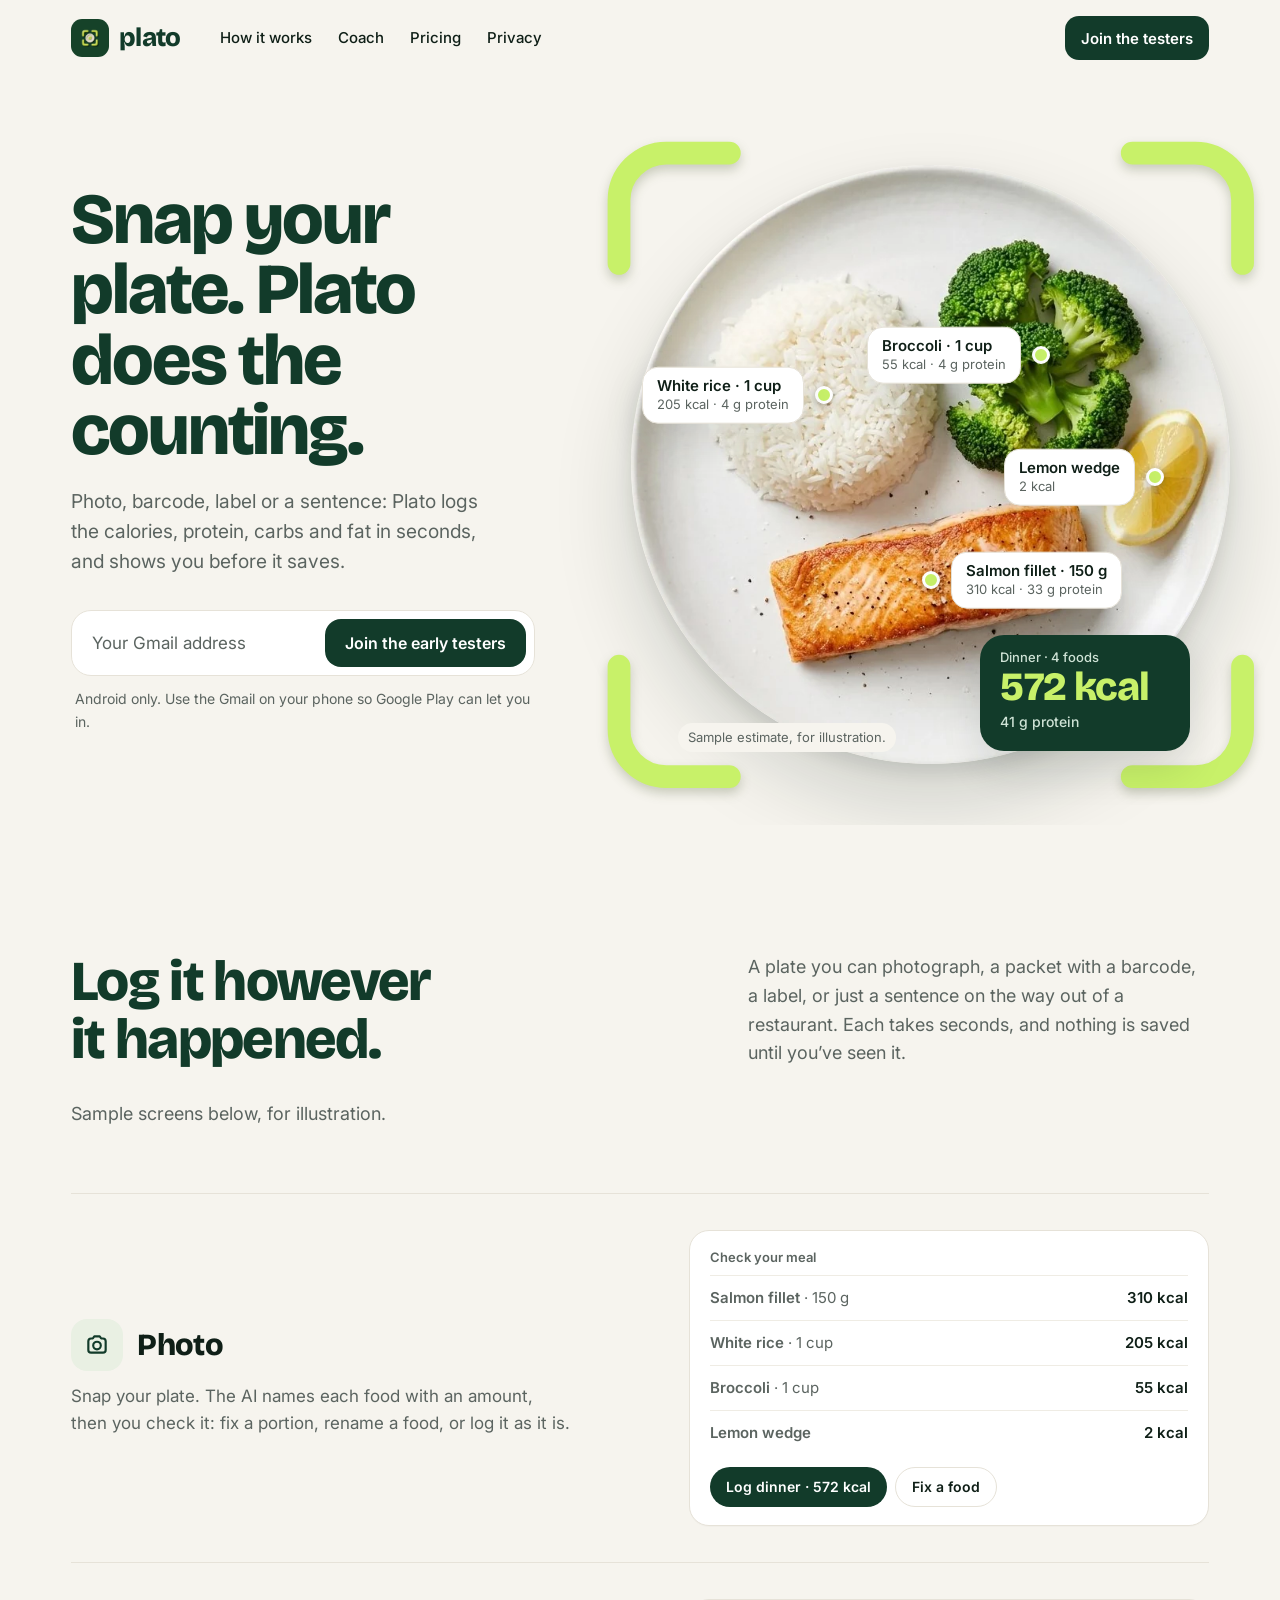
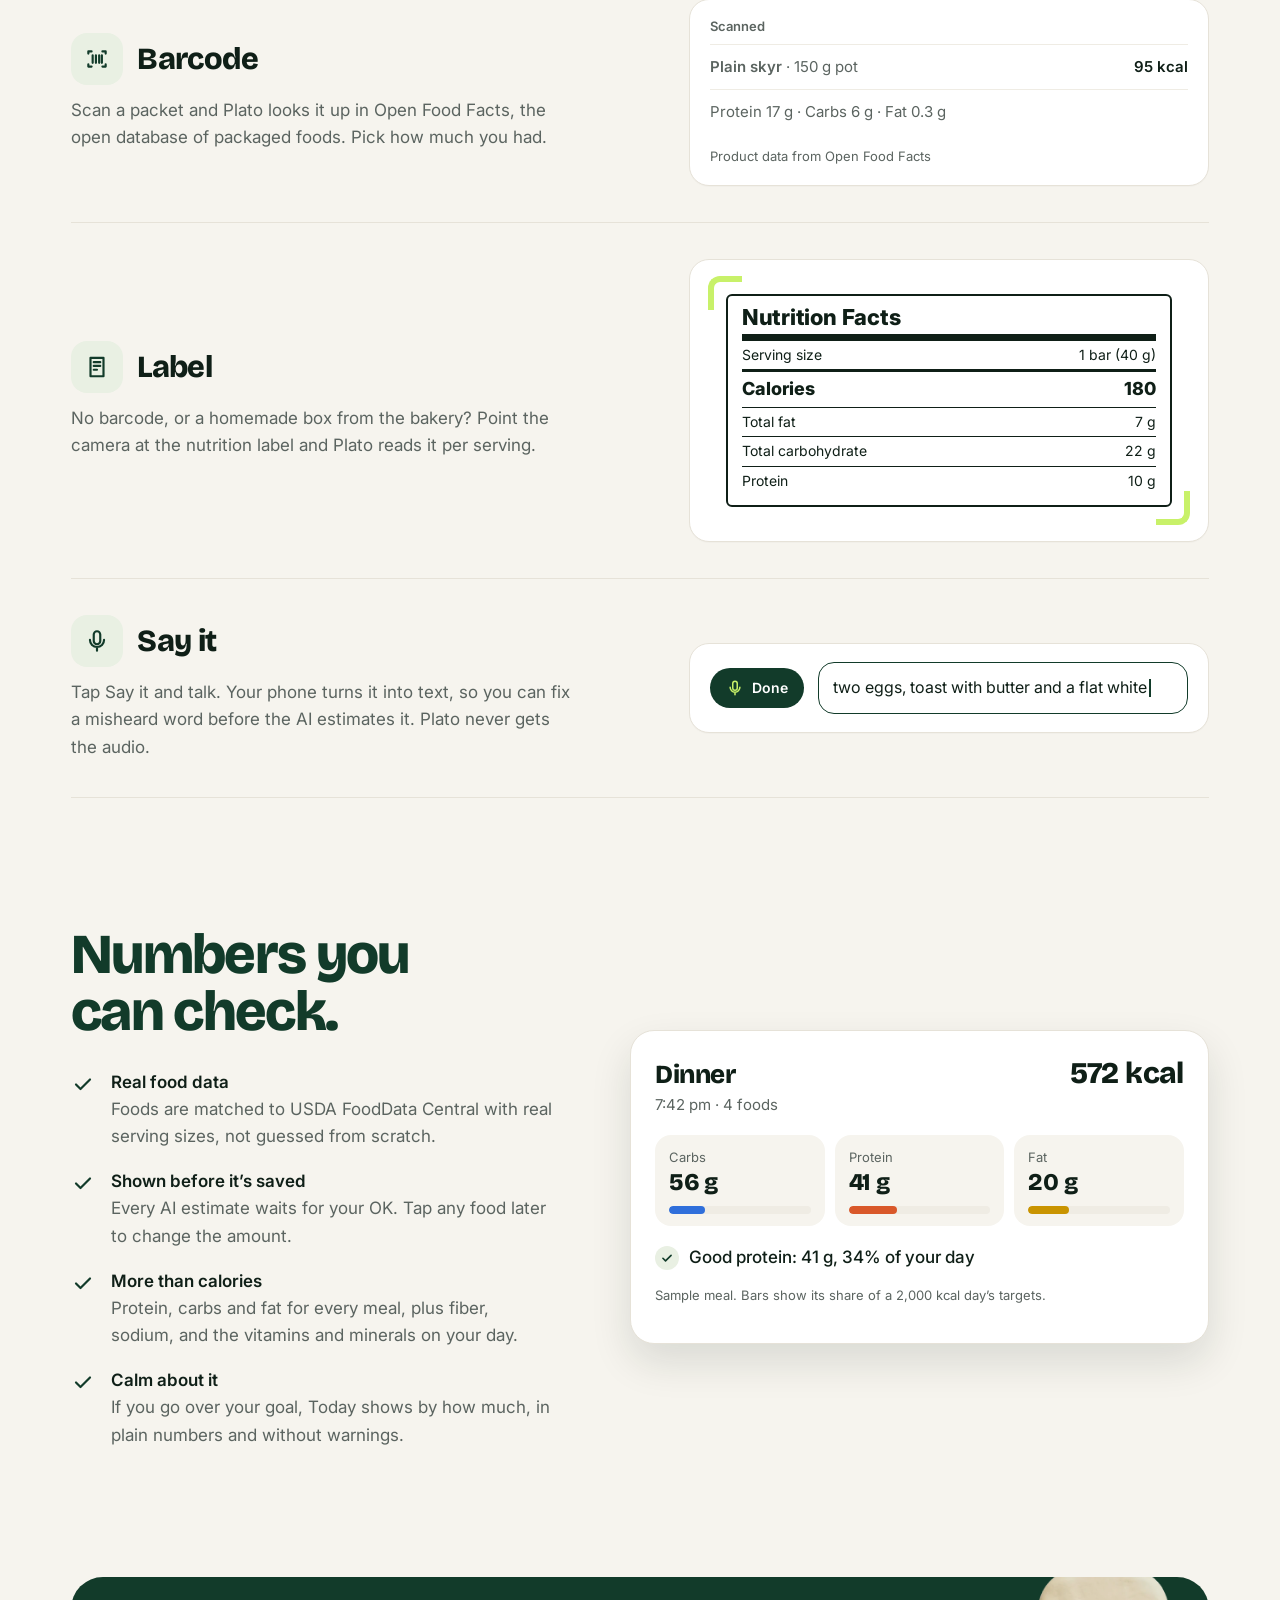
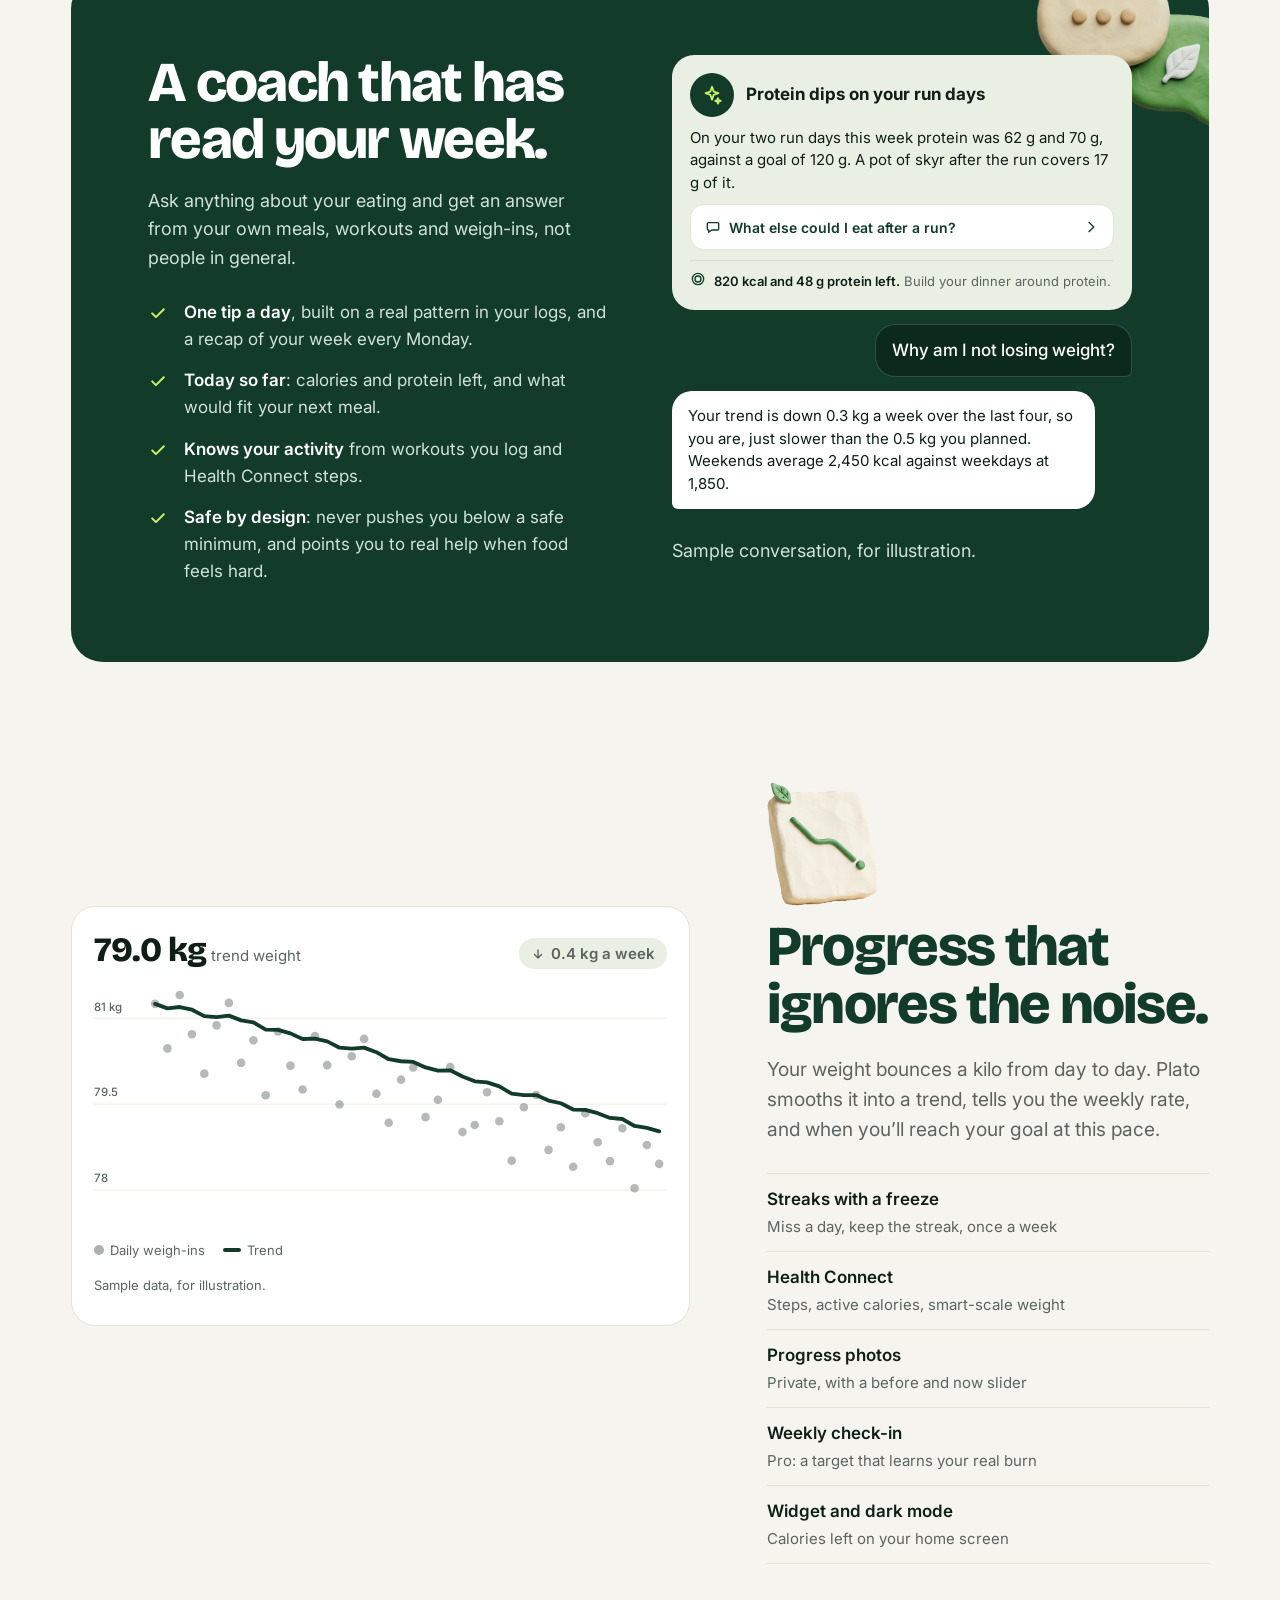
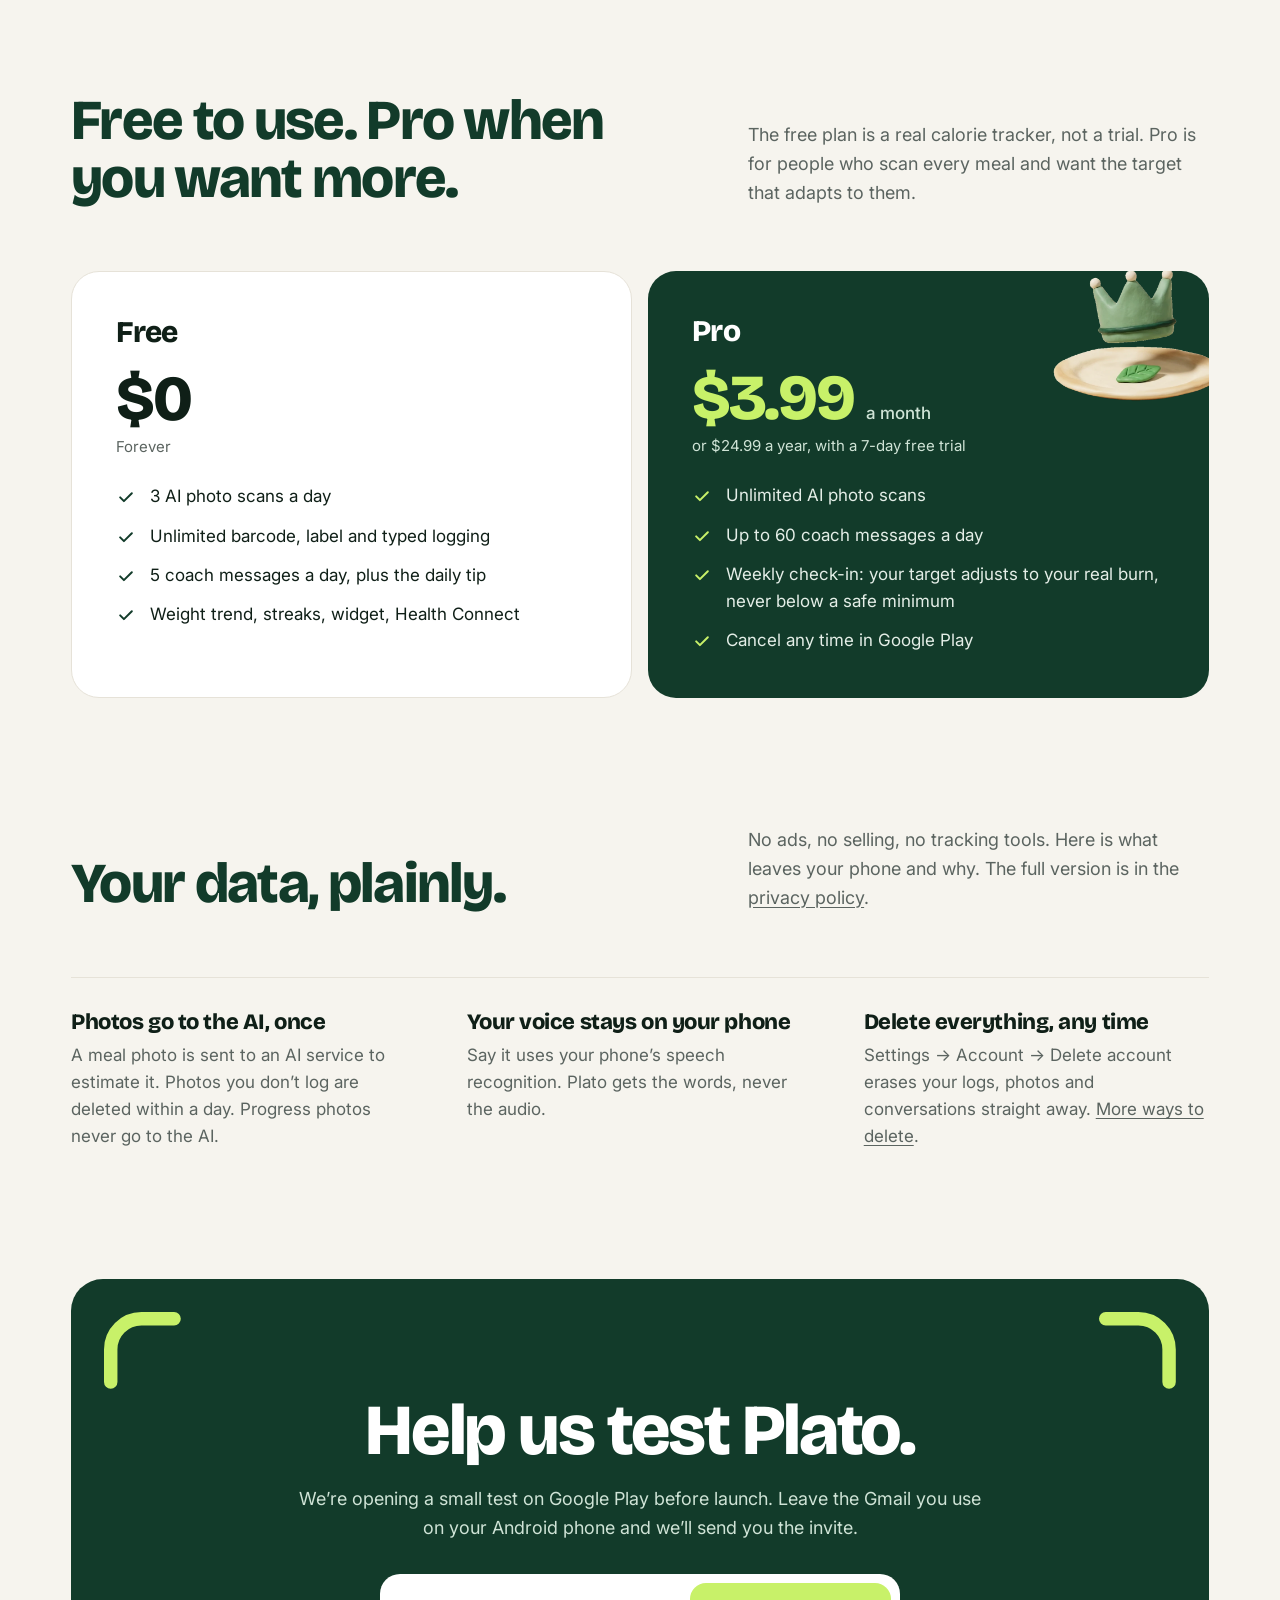
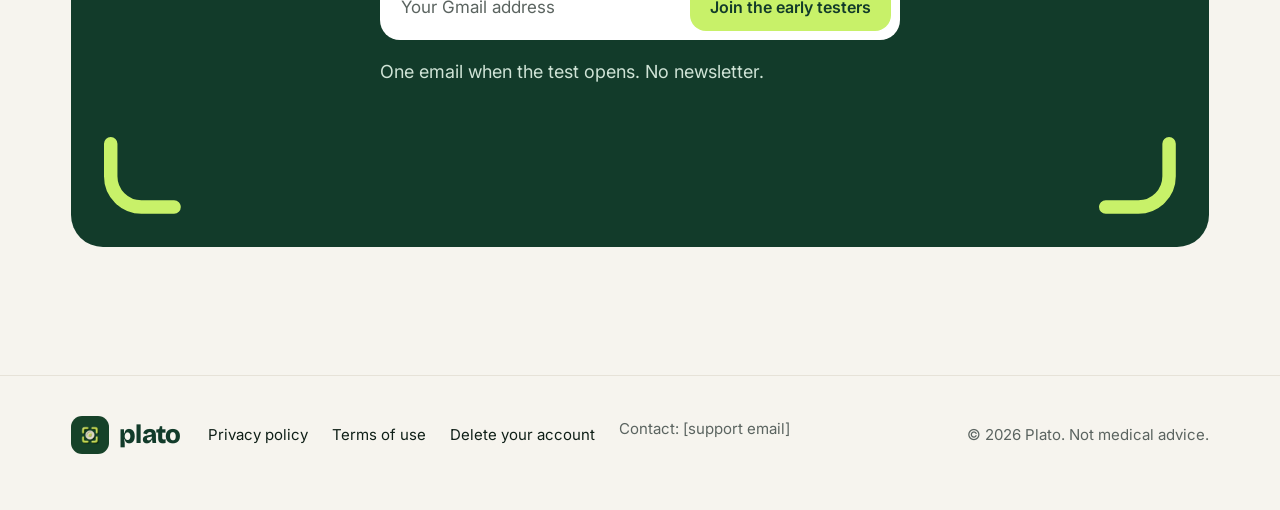
==== index.html @ ef158605 "feat: Plato website for useplato.app Landing page with the plate scan, early-tester signup, privacy " ====
<!doctype html>
<html lang="en">
<head>
<meta charset="utf-8">
<meta name="viewport" content="width=device-width, initial-scale=1, viewport-fit=cover">
<title>Plato: snap your plate, it counts the calories</title>
<meta name="description" content="Plato is an AI calorie tracker for Android. Snap a photo, scan a barcode or say what you ate, and it logs the calories and macros in seconds. Join the early testers.">
<meta name="theme-color" content="#F6F4EE" media="(prefers-color-scheme: light)">
<meta name="theme-color" content="#0B1410" media="(prefers-color-scheme: dark)">
<link rel="icon" type="image/png" href="assets/brand/favicon.png">
<link rel="apple-touch-icon" href="assets/brand/icon.png">
<meta property="og:type" content="website">
<meta property="og:title" content="Plato: snap your plate, it counts the calories">
<meta property="og:description" content="An AI calorie tracker for Android. Photo, barcode, label or a sentence, logged in seconds. Join the early testers.">
<meta property="og:image" content="https://useplato.app/assets/brand/og.png">
<meta property="og:url" content="https://useplato.app/">
<link rel="canonical" href="https://useplato.app/">
<meta name="twitter:card" content="summary_large_image">
<link rel="preconnect" href="https://fonts.googleapis.com">
<link rel="preconnect" href="https://fonts.gstatic.com" crossorigin>
<link href="https://fonts.googleapis.com/css2?family=Bricolage+Grotesque:opsz,wght@12..96,700;12..96,800&family=Inter:wght@400;500;600;700&display=swap" rel="stylesheet">
<link rel="preload" as="image" href="assets/food/plate.webp" type="image/webp">
<link rel="stylesheet" href="styles.css">
<script src="main.js" defer></script>
</head>
<body>

<svg width="0" height="0" style="position:absolute" aria-hidden="true">
  <defs>
    <symbol id="i-camera" viewBox="0 0 24 24"><path d="M4 8.5A2.5 2.5 0 0 1 6.5 6h1.6l1.4-2h5l1.4 2h1.6A2.5 2.5 0 0 1 20 8.5v8A2.5 2.5 0 0 1 17.5 19h-11A2.5 2.5 0 0 1 4 16.5z"/><circle cx="12" cy="12.5" r="3.5"/></symbol>
    <symbol id="i-barcode" viewBox="0 0 24 24"><path d="M4 7V5h3M17 5h3v2M20 17v2h-3M7 19H4v-2M8 8.5v7M11 8.5v7M14 8.5v7M16.5 8.5v7"/></symbol>
    <symbol id="i-label" viewBox="0 0 24 24"><path d="M6 3.5h12v17H6zM9 7.5h6M9 11h6M9 14.5h3"/></symbol>
    <symbol id="i-mic" viewBox="0 0 24 24"><path d="M12 3a3 3 0 0 0-3 3v6a3 3 0 0 0 6 0V6a3 3 0 0 0-3-3zM18.5 11a6.5 6.5 0 0 1-13 0M12 17.5V21"/></symbol>
    <symbol id="i-check" viewBox="0 0 24 24"><path d="M5 12.5l4.5 4.5L19 7.5"/></symbol>
    <symbol id="i-spark" viewBox="0 0 24 24"><path d="M12 3l1.8 5.2L19 10l-5.2 1.8L12 17l-1.8-5.2L5 10l5.2-1.8zM18.5 15.5l.8 2.2 2.2.8-2.2.8-.8 2.2-.8-2.2-2.2-.8 2.2-.8z"/></symbol>
    <symbol id="i-chat" viewBox="0 0 24 24"><path d="M5 5.5h14a1.5 1.5 0 0 1 1.5 1.5v8a1.5 1.5 0 0 1-1.5 1.5H10l-4.5 3.5V16.5H5A1.5 1.5 0 0 1 3.5 15V7A1.5 1.5 0 0 1 5 5.5z"/></symbol>
    <symbol id="i-plate" viewBox="0 0 24 24"><circle cx="12" cy="12" r="8.5"/><circle cx="12" cy="12" r="4.5"/></symbol>
    <symbol id="i-chev" viewBox="0 0 24 24"><path d="M9 5l7 7-7 7"/></symbol>
    <symbol id="i-redo" viewBox="0 0 24 24"><path d="M19.5 12a7.5 7.5 0 1 1-2.2-5.3M19.5 4.5v4h-4"/></symbol>
    <symbol id="i-up" viewBox="0 0 24 24"><path d="M12 19V5M6 11l6-6 6 6"/></symbol>
    <symbol id="i-lock" viewBox="0 0 24 24"><path d="M6.5 10.5h11v9h-11zM9 10.5V8a3 3 0 0 1 6 0v2.5"/></symbol>
    <symbol id="i-cloud" viewBox="0 0 24 24"><path d="M7 18.5a4 4 0 0 1-.5-8 5.5 5.5 0 0 1 10.6-1.3A4.5 4.5 0 0 1 17.5 18.5z"/></symbol>
    <symbol id="i-trash" viewBox="0 0 24 24"><path d="M4.5 7h15M9.5 7V4.5h5V7M6.5 7l1 13h9l1-13"/></symbol>
  </defs>
</svg>

<header class="nav" id="top">
  <div class="wrap">
    <a class="brand" href="./" aria-label="Plato home"><img src="assets/brand/plato-logo.png" alt="" width="38" height="38">plato</a>
    <nav class="nav-links" aria-label="Main">
      <a href="#how">How it works</a>
      <a href="#coach">Coach</a>
      <a href="#pricing">Pricing</a>
      <a href="#privacy">Privacy</a>
    </nav>
    <span class="spacer"></span>
    <a class="btn btn-small" href="#join" data-cta>Join the testers</a>
  </div>
</header>

<main>

<section class="hero" aria-labelledby="hero-title">
  <div class="wrap">
    <div class="hero-head">
      <h1 id="hero-title">Snap your plate. Plato does the counting.</h1>
    </div>

    <figure class="scan" data-scan aria-labelledby="scan-caption">
      <div class="scan-stage">
      <div class="scan-plate"><img src="assets/food/plate.webp" width="760" height="760" alt="A plate of grilled salmon, white rice, broccoli and a lemon wedge, seen from above"></div>
      <svg class="scan-corners" viewBox="0 0 760 760" aria-hidden="true">
        <path d="M24 150V78a54 54 0 0 1 54-54h72"/>
        <path d="M610 24h72a54 54 0 0 1 54 54v72"/>
        <path d="M736 610v72a54 54 0 0 1-54 54h-72"/>
        <path d="M150 736H78a54 54 0 0 1-54-54v-72"/>
      </svg>
      <div class="scan-line" aria-hidden="true"></div>

      <div class="food" data-side="left" style="left:66.6%;top:33.5%;--at:700ms" aria-hidden="true"><i class="food-dot"></i><div class="food-tag"><i class="tag-short">Broccoli · 55</i><b>Broccoli · 1 cup</b><span>55 kcal · 4 g protein</span></div></div>
      <div class="food" data-side="left" style="left:34%;top:39.5%;--at:780ms" aria-hidden="true"><i class="food-dot"></i><div class="food-tag"><i class="tag-short">Rice · 205</i><b>White rice · 1 cup</b><span>205 kcal · 4 g protein</span></div></div>
      <div class="food" data-side="left" style="left:83.75%;top:51.9%;--at:930ms" aria-hidden="true"><i class="food-dot"></i><div class="food-tag"><i class="tag-short">Lemon · 2</i><b>Lemon wedge</b><span>2 kcal</span></div></div>
      <div class="food food-salmon" data-side="right" style="left:50%;top:67.3%;--at:1100ms" aria-hidden="true"><i class="food-dot"></i><div class="food-tag"><i class="tag-short">Salmon · 310</i><b>Salmon fillet · 150 g</b><span>310 kcal · 33 g protein</span></div></div>

      <div class="scan-total" aria-hidden="true">
        <small>Dinner · 4 foods</small>
        <strong class="num"><span data-count="572">572</span> kcal</strong>
        <em class="num">41 g protein</em>
      </div>
      </div>

      <ul class="scan-list" aria-label="What Plato found">
        <li><b>Salmon fillet, 150 g</b><span>310 kcal · 33 g protein</span></li>
        <li><b>White rice, 1 cup</b><span>205 kcal · 4 g protein</span></li>
        <li><b>Broccoli, 1 cup</b><span>55 kcal · 4 g protein</span></li>
        <li><b>Lemon wedge</b><span>2 kcal</span></li>
        <li class="scan-list-total"><b>Dinner</b><span>572 kcal · 41 g protein</span></li>
      </ul>

      <figcaption class="scan-foot" id="scan-caption">
        <span>Sample estimate, for illustration.</span>
        <button class="scan-again" type="button" data-scan-again hidden aria-label="Scan again" title="Scan again"><svg width="18" height="18" fill="none" stroke="currentColor" stroke-width="2.2" stroke-linecap="round" stroke-linejoin="round" aria-hidden="true"><use href="#i-redo"/></svg></button>
      </figcaption>
    </figure>

    <div class="hero-act">
      <p class="lede">Photo, barcode, label or a sentence: Plato logs the calories, protein, carbs and fat in seconds, and shows you before it saves.</p>
      <form class="signup" data-signup novalidate>
        <label class="visually-hidden" for="email-hero">Your Gmail address</label>
        <div class="signup-row">
          <input id="email-hero" type="email" name="email" placeholder="Your Gmail address" autocomplete="email" inputmode="email" required>
          <input class="hp" type="text" name="website" tabindex="-1" autocomplete="off" aria-hidden="true">
          <button class="btn" type="submit">Join the early testers</button>
        </div>
        <p class="signup-note">Android only. Use the Gmail on your phone so Google Play can let you in.</p>
        <p class="signup-status" role="status" aria-live="polite"></p>
        <div class="signup-done"><svg width="28" height="28" fill="none" stroke-width="2.4" stroke-linecap="round" stroke-linejoin="round" style="stroke:#123B2A"><use href="#i-check"/></svg><span data-done-text>You’re on the list. We’ll email you when the test opens.</span></div>
      </form>
    </div>
  </div>
</section>

<section class="section" id="how" aria-labelledby="how-title">
  <div class="wrap">
    <div class="section-head">
      <h2 id="how-title">Log it however it happened.</h2>
      <p>A plate you can photograph, a packet with a barcode, a label, or just a sentence on the way out of a restaurant. Each takes seconds, and nothing is saved until you’ve seen it.</p>
      <p class="sample" style="grid-column:1/-1;margin:0">Sample screens below, for illustration.</p>
    </div>

    <div class="ways">
      <article class="way">
        <div>
          <h3><span class="way-icon"><svg fill="none" stroke-width="2" stroke-linecap="round" stroke-linejoin="round" aria-hidden="true"><use href="#i-camera"/></svg></span>Photo</h3>
          <p>Snap your plate. The AI names each food with an amount, then you check it: fix a portion, rename a food, or log it as it is.</p>
        </div>
        <div class="frag" aria-label="Example: checking a photographed meal">
          <div class="frag-title">Check your meal</div>
          <div class="row"><span><b>Salmon fillet</b> · 150 g</span><span class="kcal num">310 kcal</span></div>
          <div class="row"><span><b>White rice</b> · 1 cup</span><span class="kcal num">205 kcal</span></div>
          <div class="row"><span><b>Broccoli</b> · 1 cup</span><span class="kcal num">55 kcal</span></div>
          <div class="row"><span><b>Lemon wedge</b></span><span class="kcal num">2 kcal</span></div>
          <div class="frag-actions"><span class="pill pill-forest">Log dinner · 572 kcal</span><span class="pill pill-line">Fix a food</span></div>
        </div>
      </article>

      <article class="way">
        <div>
          <h3><span class="way-icon"><svg fill="none" stroke-width="2" stroke-linecap="round" stroke-linejoin="round" aria-hidden="true"><use href="#i-barcode"/></svg></span>Barcode</h3>
          <p>Scan a packet and Plato looks it up in Open Food Facts, the open database of packaged foods. Pick how much you had.</p>
        </div>
        <div class="frag" aria-label="Example: a scanned product">
          <div class="frag-title">Scanned</div>
          <div class="row"><span><b>Plain skyr</b> · 150 g pot</span><span class="kcal num">95 kcal</span></div>
          <div class="row"><span>Protein 17 g · Carbs 6 g · Fat 0.3 g</span></div>
          <p class="credit">Product data from Open Food Facts</p>
        </div>
      </article>

      <article class="way">
        <div>
          <h3><span class="way-icon"><svg fill="none" stroke-width="2" stroke-linecap="round" stroke-linejoin="round" aria-hidden="true"><use href="#i-label"/></svg></span>Label</h3>
          <p>No barcode, or a homemade box from the bakery? Point the camera at the nutrition label and Plato reads it per serving.</p>
        </div>
        <div class="frag" aria-label="Example: a nutrition label being read">
          <div class="bracketed">
            <div class="label-fact">
              <div class="lf-head">Nutrition Facts</div>
              <div class="lf"><span>Serving size</span><span>1 bar (40 g)</span></div>
              <div class="lf big"><span>Calories</span><span class="num">180</span></div>
              <div class="lf"><span>Total fat</span><span class="num">7 g</span></div>
              <div class="lf"><span>Total carbohydrate</span><span class="num">22 g</span></div>
              <div class="lf"><span>Protein</span><span class="num">10 g</span></div>
            </div>
          </div>
        </div>
      </article>

      <article class="way">
        <div>
          <h3><span class="way-icon"><svg fill="none" stroke-width="2" stroke-linecap="round" stroke-linejoin="round" aria-hidden="true"><use href="#i-mic"/></svg></span>Say it</h3>
          <p>Tap Say it and talk. Your phone turns it into text, so you can fix a misheard word before the AI estimates it. Plato never gets the audio.</p>
        </div>
        <div class="frag" aria-label="Example: logging by voice">
          <div class="voice">
            <span class="pill pill-forest"><svg width="18" height="18" fill="none" stroke-width="2" stroke-linecap="round" stroke-linejoin="round" aria-hidden="true"><use href="#i-mic"/></svg>Done</span>
            <div class="transcript">two eggs, toast with butter and a flat white<span class="caret" aria-hidden="true"></span></div>
          </div>
        </div>
      </article>
    </div>
  </div>
</section>

<section class="section" aria-labelledby="truth-title" style="padding-top:0">
  <div class="wrap truth">
    <div>
      <h2 id="truth-title">Numbers you can check.</h2>
      <ul>
        <li><svg width="24" height="24" fill="none" stroke-width="2.2" stroke-linecap="round" stroke-linejoin="round" aria-hidden="true"><use href="#i-check"/></svg><div><b>Real food data</b><span>Foods are matched to USDA FoodData Central with real serving sizes, not guessed from scratch.</span></div></li>
        <li><svg width="24" height="24" fill="none" stroke-width="2.2" stroke-linecap="round" stroke-linejoin="round" aria-hidden="true"><use href="#i-check"/></svg><div><b>Shown before it’s saved</b><span>Every AI estimate waits for your OK. Tap any food later to change the amount.</span></div></li>
        <li><svg width="24" height="24" fill="none" stroke-width="2.2" stroke-linecap="round" stroke-linejoin="round" aria-hidden="true"><use href="#i-check"/></svg><div><b>More than calories</b><span>Protein, carbs and fat for every meal, plus fiber, sodium, and the vitamins and minerals on your day.</span></div></li>
        <li><svg width="24" height="24" fill="none" stroke-width="2.2" stroke-linecap="round" stroke-linejoin="round" aria-hidden="true"><use href="#i-check"/></svg><div><b>Calm about it</b><span>If you go over your goal, Today shows by how much, in plain numbers and without warnings.</span></div></li>
      </ul>
    </div>
    <div class="meal-card" aria-label="Example: a logged dinner with its breakdown">
      <div class="mc-head"><h3>Dinner</h3><span class="kcal num">572 kcal</span></div>
      <p class="mc-sub">7:42 pm · 4 foods</p>
      <div class="macros">
        <div class="macro c"><small>Carbs</small><b class="num">56 g</b><div class="bar"><i style="--w:25%"></i></div></div>
        <div class="macro p"><small>Protein</small><b class="num">41 g</b><div class="bar"><i style="--w:34%"></i></div></div>
        <div class="macro f"><small>Fat</small><b class="num">20 g</b><div class="bar"><i style="--w:29%"></i></div></div>
      </div>
      <div class="notes">
        <div class="note"><span class="note-mark"><svg width="14" height="14" fill="none" stroke-width="2.8" stroke-linecap="round" stroke-linejoin="round" aria-hidden="true"><use href="#i-check"/></svg></span>Good protein: 41 g, 34% of your day</div>
      </div>
      <p class="sample">Sample meal. Bars show its share of a 2,000 kcal day’s targets.</p>
    </div>
  </div>
</section>

<section class="section" id="coach" aria-labelledby="coach-title" style="padding-top:0">
  <div class="wrap">
    <div class="panel">
      <img class="coach-art" src="assets/art/coach.webp" alt="" width="512" height="512" loading="lazy">
      <div>
        <h2 id="coach-title">A coach that has read your week.</h2>
        <p>Ask anything about your eating and get an answer from your own meals, workouts and weigh-ins, not people in general.</p>
        <ul class="points">
          <li><svg width="20" height="20" fill="none" stroke-width="2.4" stroke-linecap="round" stroke-linejoin="round" aria-hidden="true"><use href="#i-check"/></svg><span><b>One tip a day</b>, built on a real pattern in your logs, and a recap of your week every Monday.</span></li>
          <li><svg width="20" height="20" fill="none" stroke-width="2.4" stroke-linecap="round" stroke-linejoin="round" aria-hidden="true"><use href="#i-check"/></svg><span><b>Today so far</b>: calories and protein left, and what would fit your next meal.</span></li>
          <li><svg width="20" height="20" fill="none" stroke-width="2.4" stroke-linecap="round" stroke-linejoin="round" aria-hidden="true"><use href="#i-check"/></svg><span><b>Knows your activity</b> from workouts you log and Health Connect steps.</span></li>
          <li><svg width="20" height="20" fill="none" stroke-width="2.4" stroke-linecap="round" stroke-linejoin="round" aria-hidden="true"><use href="#i-check"/></svg><span><b>Safe by design</b>: never pushes you below a safe minimum, and points you to real help when food feels hard.</span></li>
        </ul>
      </div>
      <div class="coach-demo" aria-label="Example: a coach tip and a question">
        <div class="tip">
          <div class="tip-head"><span class="tip-icon"><svg width="22" height="22" fill="none" stroke="#C8F169" stroke-width="2" stroke-linecap="round" stroke-linejoin="round" aria-hidden="true"><use href="#i-spark"/></svg></span><b>Protein dips on your run days</b></div>
          <p>On your two run days this week protein was 62 g and 70 g, against a goal of 120 g. A pot of skyr after the run covers 17 g of it.</p>
          <div class="tip-ask"><svg width="16" height="16" fill="none" stroke="#123B2A" stroke-width="2" stroke-linecap="round" stroke-linejoin="round" aria-hidden="true"><use href="#i-chat"/></svg><span>What else could I eat after a run?</span><svg width="16" height="16" fill="none" stroke="#123B2A" stroke-width="2" stroke-linecap="round" stroke-linejoin="round" aria-hidden="true"><use href="#i-chev"/></svg></div>
          <div class="tip-now"><svg width="16" height="16" fill="none" stroke="#123B2A" stroke-width="2" aria-hidden="true"><use href="#i-plate"/></svg><span><b>820 kcal and 48 g protein left.</b> Build your dinner around protein.</span></div>
        </div>
        <div class="bubble-me">Why am I not losing weight?</div>
        <div class="bubble-coach">Your trend is down 0.3 kg a week over the last four, so you are, just slower than the 0.5 kg you planned. Weekends average 2,450 kcal against weekdays at 1,850.</div>
        <p class="sample">Sample conversation, for illustration.</p>
      </div>
    </div>
  </div>
</section>

<section class="section" aria-labelledby="progress-title" style="padding-top:0">
  <div class="wrap progress-grid">
    <div class="chart-card" aria-label="Example: weigh-ins with a smoothed trend line">
      <div class="chart-top">
        <div><b class="num">79.0 kg</b> <span>trend weight</span></div>
        <span class="chart-rate num"><svg width="14" height="14" fill="none" stroke="currentColor" stroke-width="2.4" stroke-linecap="round" stroke-linejoin="round" aria-hidden="true" style="transform:rotate(180deg)"><use href="#i-up"/></svg>0.4 kg a week</span>
      </div>
      <svg class="chart" viewBox="0 0 600 260" role="img" aria-label="Daily weigh-ins bounce up and down by about a kilo while the trend line falls steadily">
        <line class="grid" x1="0" y1="40" x2="600" y2="40"/><line class="grid" x1="0" y1="130" x2="600" y2="130"/><line class="grid" x1="0" y1="220" x2="600" y2="220"/>
        <text x="0" y="32">81 kg</text><text x="0" y="122">79.5</text><text x="0" y="212">78</text>
        <g data-dots></g>
        <path class="trend" data-trend d=""/>
      </svg>
      <div class="legend"><span><i></i>Daily weigh-ins</span><span><i class="t"></i>Trend</span></div>
      <p class="sample">Sample data, for illustration.</p>
    </div>
    <div class="progress-copy">
      <img class="progress-art" src="assets/art/progress.webp" alt="" width="512" height="512" loading="lazy">
      <h2 id="progress-title">Progress that ignores the noise.</h2>
      <p class="lede" style="max-width:40ch">Your weight bounces a kilo from day to day. Plato smooths it into a trend, tells you the weekly rate, and when you’ll reach your goal at this pace.</p>
      <ul class="extras">
        <li><b>Streaks with a freeze</b><span>Miss a day, keep the streak, once a week</span></li>
        <li><b>Health Connect</b><span>Steps, active calories, smart-scale weight</span></li>
        <li><b>Progress photos</b><span>Private, with a before and now slider</span></li>
        <li><b>Weekly check-in</b><span>Pro: a target that learns your real burn</span></li>
        <li><b>Widget and dark mode</b><span>Calories left on your home screen</span></li>
      </ul>
    </div>
  </div>
</section>

<section class="section" id="pricing" aria-labelledby="pricing-title" style="padding-top:0">
  <div class="wrap">
    <div class="section-head">
      <h2 id="pricing-title">Free to use. Pro when you want more.</h2>
      <p>The free plan is a real calorie tracker, not a trial. Pro is for people who scan every meal and want the target that adapts to them.</p>
    </div>
    <div class="plans">
      <div class="plan plan-free">
        <h3>Free</h3>
        <p class="price num">$0</p>
        <p class="per">Forever</p>
        <ul>
          <li><svg width="20" height="20" fill="none" stroke-width="2.4" stroke-linecap="round" stroke-linejoin="round" aria-hidden="true"><use href="#i-check"/></svg><span>3 AI photo scans a day</span></li>
          <li><svg width="20" height="20" fill="none" stroke-width="2.4" stroke-linecap="round" stroke-linejoin="round" aria-hidden="true"><use href="#i-check"/></svg><span>Unlimited barcode, label and typed logging</span></li>
          <li><svg width="20" height="20" fill="none" stroke-width="2.4" stroke-linecap="round" stroke-linejoin="round" aria-hidden="true"><use href="#i-check"/></svg><span>5 coach messages a day, plus the daily tip</span></li>
          <li><svg width="20" height="20" fill="none" stroke-width="2.4" stroke-linecap="round" stroke-linejoin="round" aria-hidden="true"><use href="#i-check"/></svg><span>Weight trend, streaks, widget, Health Connect</span></li>
        </ul>
      </div>
      <div class="plan plan-pro">
        <img class="plan-art" src="assets/art/pro.webp" alt="" width="640" height="640" loading="lazy">
        <h3>Pro</h3>
        <p class="price num">$3.99 <small>a month</small></p>
        <p class="per">or $24.99 a year, with a 7-day free trial</p>
        <ul>
          <li><svg width="20" height="20" fill="none" stroke-width="2.4" stroke-linecap="round" stroke-linejoin="round" aria-hidden="true"><use href="#i-check"/></svg><span>Unlimited AI photo scans</span></li>
          <li><svg width="20" height="20" fill="none" stroke-width="2.4" stroke-linecap="round" stroke-linejoin="round" aria-hidden="true"><use href="#i-check"/></svg><span>Up to 60 coach messages a day</span></li>
          <li><svg width="20" height="20" fill="none" stroke-width="2.4" stroke-linecap="round" stroke-linejoin="round" aria-hidden="true"><use href="#i-check"/></svg><span>Weekly check-in: your target adjusts to your real burn, never below a safe minimum</span></li>
          <li><svg width="20" height="20" fill="none" stroke-width="2.4" stroke-linecap="round" stroke-linejoin="round" aria-hidden="true"><use href="#i-check"/></svg><span>Cancel any time in Google Play</span></li>
        </ul>
      </div>
    </div>
  </div>
</section>

<section class="section" id="privacy" aria-labelledby="privacy-title" style="padding-top:0">
  <div class="wrap">
    <div class="section-head">
      <h2 id="privacy-title">Your data, plainly.</h2>
      <p>No ads, no selling, no tracking tools. Here is what leaves your phone and why. The full version is in the <a href="privacy.html">privacy policy</a>.</p>
    </div>
    <div class="plain">
      <div><h3>Photos go to the AI, once</h3><p>A meal photo is sent to an AI service to estimate it. Photos you don’t log are deleted within a day. Progress photos never go to the AI.</p></div>
      <div><h3>Your voice stays on your phone</h3><p>Say it uses your phone’s speech recognition. Plato gets the words, never the audio.</p></div>
      <div><h3>Delete everything, any time</h3><p>Settings → Account → Delete account erases your logs, photos and conversations straight away. <a href="delete-account.html">More ways to delete</a>.</p></div>
    </div>
  </div>
</section>

<section class="section close" id="join" aria-labelledby="join-title" style="padding-top:0">
  <div class="wrap">
    <div class="close-frame">
      <svg class="cc cc-tl" viewBox="0 0 80 80" aria-hidden="true"><path d="M7 73V39A32 32 0 0 1 39 7h34"/></svg>
      <svg class="cc cc-tr" viewBox="0 0 80 80" aria-hidden="true"><path d="M7 73V39A32 32 0 0 1 39 7h34"/></svg>
      <svg class="cc cc-bl" viewBox="0 0 80 80" aria-hidden="true"><path d="M7 73V39A32 32 0 0 1 39 7h34"/></svg>
      <svg class="cc cc-br" viewBox="0 0 80 80" aria-hidden="true"><path d="M7 73V39A32 32 0 0 1 39 7h34"/></svg>
      <h2 id="join-title">Help us test Plato.</h2>
      <p>We’re opening a small test on Google Play before launch. Leave the Gmail you use on your Android phone and we’ll send you the invite.</p>
      <form class="signup" data-signup novalidate>
        <label class="visually-hidden" for="email-join">Your Gmail address</label>
        <div class="signup-row">
          <input id="email-join" type="email" name="email" placeholder="Your Gmail address" autocomplete="email" inputmode="email" required>
          <input class="hp" type="text" name="website" tabindex="-1" autocomplete="off" aria-hidden="true">
          <button class="btn" type="submit">Join the early testers</button>
        </div>
        <p class="signup-note">One email when the test opens. No newsletter.</p>
        <p class="signup-status" role="status" aria-live="polite"></p>
        <div class="signup-done"><svg width="28" height="28" fill="none" stroke-width="2.4" stroke-linecap="round" stroke-linejoin="round" style="stroke:#123B2A"><use href="#i-check"/></svg><span data-done-text>You’re on the list. We’ll email you when the test opens.</span></div>
      </form>
    </div>
  </div>
</section>

</main>

<footer class="footer">
  <div class="wrap">
    <a class="brand" href="./" aria-label="Plato home"><img src="assets/brand/plato-logo.png" alt="" width="38" height="38" loading="lazy">plato</a>
    <nav aria-label="Footer">
      <a href="privacy.html">Privacy policy</a>
      <a href="terms.html">Terms of use</a>
      <a href="delete-account.html">Delete your account</a>
      <span>Contact: [support email]</span>
    </nav>
    <span class="spacer"></span>
    <span>© <span data-year>2026</span> Plato. Not medical advice.</span>
  </div>
</footer>

</body>
</html>
---- styles.css ----
/* Plato website. The app's Forest & Lime world (see ../plato/DESIGN.md). */

:root {
  --ground: #F6F4EE;
  --card: #FFFFFF;
  --field: #FFFFFF;
  --border: #E6E2D8;
  --divider: #EFECE4;
  --ink: #0F1F17;
  --muted: #5B6460;
  --forest: #123B2A;
  --forest-deep: #0E2F21;
  --on-forest: #FFFFFF;
  --sage: #CFE3D6;
  --lime: #C8F169;
  --mint: #E9F0E3;
  --carbs: #2F6FDB;
  --protein: #D9582A;
  --fat: #C99400;
  --error: #B3261E;
  --shadow: 0 18px 40px rgba(15, 31, 23, 0.12);
  --plate-shadow: 0 40px 80px rgba(15, 31, 23, 0.16), 0 8px 18px rgba(15, 31, 23, 0.10);

  --display: "Bricolage Grotesque", "Inter", system-ui, sans-serif;
  --text: "Inter", system-ui, -apple-system, "Segoe UI", Roboto, sans-serif;
  --gutter: clamp(16px, 4vw, 56px);
  --max: 1240px;
  --ease-out: cubic-bezier(0.16, 1, 0.3, 1);
  --ease-std: cubic-bezier(0.2, 0, 0, 1);
  color-scheme: light;
}

@media (prefers-color-scheme: dark) {
  :root {
    --ground: #0B1410;
    --card: #15201A;
    --field: #15201A;
    --border: #26332C;
    --divider: #1E2A24;
    --ink: #EDF2EE;
    --muted: #A4B0A8;
    --forest: #173F2D;
    --forest-deep: #12331F;
    --on-forest: #EDF2EE;
    --mint: #1A2E22;
    --carbs: #7FB2FF;
    --protein: #FF9B6A;
    --fat: #F5C84B;
    --error: #FF8F80;
    --shadow: 0 18px 40px rgba(0, 0, 0, 0.45);
    --plate-shadow: 0 40px 80px rgba(0, 0, 0, 0.55), 0 8px 18px rgba(0, 0, 0, 0.35);
    color-scheme: dark;
  }
}

* { box-sizing: border-box; }
html { -webkit-text-size-adjust: 100%; scroll-behavior: smooth; }
@media (prefers-reduced-motion: reduce) { html { scroll-behavior: auto; } }
body {
  margin: 0;
  background: var(--ground);
  color: var(--ink);
  font: 400 17px/1.6 var(--text);
  font-feature-settings: "tnum" 0;
  -webkit-font-smoothing: antialiased;
  overflow-x: hidden;
}
img { display: block; max-width: 100%; height: auto; }
a { color: inherit; text-underline-offset: 3px; }
::selection { background: var(--lime); color: #123B2A; }
:focus-visible { outline: 3px solid var(--forest); outline-offset: 3px; border-radius: 8px; }
@media (prefers-color-scheme: dark) { :focus-visible { outline-color: var(--lime); } }
.panel :focus-visible, .plan-pro :focus-visible, .close-frame :focus-visible { outline-color: var(--lime); }
.num { font-variant-numeric: tabular-nums; }
.visually-hidden {
  position: absolute !important; width: 1px; height: 1px; overflow: hidden;
  clip: rect(0 0 0 0); white-space: nowrap;
}
.wrap { max-width: var(--max); margin: 0 auto; padding: 0 var(--gutter); }

/* Type ------------------------------------------------------------------------ */
h1, h2, h3 { font-family: var(--display); font-weight: 800; letter-spacing: -0.03em; margin: 0; text-wrap: balance; }
h1 { font-size: clamp(40px, min(5.6vw, 8.5svh), 76px); line-height: 0.98; color: var(--forest); }
h2 { font-size: clamp(34px, 4.4vw, 60px); line-height: 1.02; color: var(--forest); }
h3 { font-size: clamp(24px, 2.4vw, 32px); line-height: 1.1; letter-spacing: -0.02em; }
@media (prefers-color-scheme: dark) { h1, h2 { color: var(--ink); } }
.lede { font-size: clamp(18px, 1.5vw, 21px); line-height: 1.55; color: var(--muted); max-width: 34ch; margin: 22px 0 0; }
p { max-width: 62ch; }

/* Nav ------------------------------------------------------------------------- */
.nav {
  position: sticky; top: 0; z-index: 20;
  background: var(--ground);
  border-bottom: 1px solid transparent;
  transition: border-color 180ms var(--ease-std);
}
.nav.is-scrolled { border-bottom-color: var(--border); }
.nav .wrap { display: flex; align-items: center; gap: 28px; height: 76px; }
.brand { display: flex; align-items: center; gap: 10px; text-decoration: none; font: 800 26px/1 var(--display); letter-spacing: -0.03em; color: var(--forest); }
@media (prefers-color-scheme: dark) { .brand { color: var(--ink); } }
.brand img { width: 38px; height: 38px; border-radius: 11px; }
.nav-links { display: flex; gap: 26px; margin-left: 12px; }
.nav-links a { text-decoration: none; font-weight: 500; font-size: 15px; color: var(--ink); padding: 8px 0; }
.nav-links a:hover { color: var(--forest); text-decoration: underline; }
.nav .spacer { flex: 1; }
@media (max-width: 860px) { .nav-links { display: none; } }

/* Buttons and the signup form --------------------------------------------------- */
.btn {
  display: inline-flex; align-items: center; justify-content: center; gap: 8px;
  min-height: 48px; padding: 0 20px; border-radius: 16px; border: 0;
  font: 600 16px/1 var(--text); text-decoration: none; cursor: pointer;
  background: var(--forest); color: var(--on-forest);
  transition: transform 120ms var(--ease-std), background-color 180ms var(--ease-std);
}
.btn:hover { background: var(--forest-deep); }
.btn:active { transform: scale(0.97); }
@media (prefers-color-scheme: dark) { .btn { background: var(--lime); color: #123B2A; } .btn:hover { background: #B6E04F; } }
.btn-lime { background: var(--lime); color: #123B2A; }
.btn-lime:hover { background: #B6E04F; }
.btn-small { min-height: 44px; padding: 0 16px; font-size: 15px; border-radius: 14px; }

.signup { margin-top: 34px; max-width: 520px; }
.signup-row {
  display: flex; gap: 8px; padding: 8px;
  background: var(--field); border: 1.5px solid var(--border); border-radius: 20px;
  transition: border-color 180ms var(--ease-std), box-shadow 180ms var(--ease-std);
}
.signup-row:focus-within { border-color: var(--forest); outline: 3px solid var(--forest); outline-offset: 2px; }
@media (prefers-color-scheme: dark) { .signup-row:focus-within { outline-color: var(--lime); border-color: var(--lime); } }
.signup input[type="email"] {
  flex: 1; min-width: 0; border: 0; background: transparent; color: var(--ink);
  font: 400 17px var(--text); padding: 0 12px; min-height: 48px;
}
.signup input[type="email"]::placeholder { color: var(--muted); opacity: 1; }
.signup input[type="email"]:focus { outline: none; }
.signup .hp { position: absolute; left: -9999px; width: 1px; height: 1px; opacity: 0; }
.signup .btn { flex: none; }
.signup-note { margin: 12px 4px 0; font-size: 14px; color: var(--muted); }
.signup-status { margin: 12px 4px 0; font-size: 15px; font-weight: 500; min-height: 1.5em; }
.signup-status[data-tone="ok"] { color: var(--forest); }
@media (prefers-color-scheme: dark) { .signup-status[data-tone="ok"] { color: var(--lime); } }
.signup-status[data-tone="error"] { color: var(--error); }
.signup.is-done .signup-row { display: none; }
.signup.is-done .signup-note { display: none; }
.signup-done {
  display: none; align-items: center; gap: 14px; padding: 16px 18px;
  background: var(--mint); border-radius: 20px; font-weight: 500;
}
.signup.is-done .signup-done { display: flex; }
.signup-done svg { flex: none; }
@media (max-width: 460px) {
  .signup-row { flex-direction: column; padding: 6px; }
  .signup .btn { width: 100%; }
}

/* Hero: the scan ---------------------------------------------------------------- */
.hero { position: relative; overflow: hidden; padding: 28px 0 0; }
.hero .wrap {
  display: grid; grid-template-columns: minmax(0, 5fr) minmax(0, 7fr);
  grid-template-areas: "head scan" "act scan"; grid-template-rows: 1fr 1fr;
  column-gap: 24px; min-height: min(720px, calc(100svh - 76px));
}
.hero-head { grid-area: head; align-self: end; position: relative; z-index: 2; }
.hero-act { grid-area: act; align-self: start; position: relative; z-index: 2; }
.hero .scan { grid-area: scan; align-self: center; }
.tag-short { display: none; font: 600 12.5px/1 var(--text); font-style: normal; }

/* The stage outgrows its column and crops off the right edge: the plate is the page. */
/* Sized by width and by height, so the whole plate fits the first screen on short laptops too. */
.scan { position: relative; width: min(52vw, 700px, calc(100svh - 150px)); min-width: 380px; justify-self: start; margin: 0 0 0 3vw; }
.scan-stage { position: relative; width: 100%; aspect-ratio: 1; }
.scan-plate {
  position: absolute; inset: 5%; border-radius: 50%;
  box-shadow: var(--plate-shadow);
}
.scan-plate img { width: 100%; height: 100%; border-radius: 50%; }
.scan-corners { position: absolute; inset: 0; width: 100%; height: 100%; overflow: visible; pointer-events: none; }
.scan-corners path { fill: none; stroke: var(--lime); stroke-width: 26; stroke-linecap: round; stroke-linejoin: round; filter: drop-shadow(0 6px 6px rgba(40, 60, 10, 0.22)); }
.scan-line {
  position: absolute; left: 10%; right: 10%; top: 8%; height: 3px; border-radius: 3px;
  background: var(--lime);
  opacity: 0;
}
/* The swept band trailing the line, like a scanner's light passing over the plate. */
.scan-line::before {
  content: ""; position: absolute; left: 0; right: 0; bottom: 3px; height: 64px;
  background: linear-gradient(to top, color-mix(in srgb, var(--lime) 38%, transparent), transparent);
  border-radius: 6px 6px 0 0;
}
.food { position: absolute; transform: translate(-50%, -50%); }
.food-dot {
  position: absolute; left: 0; top: 0; width: 18px; height: 18px; margin: -9px 0 0 -9px;
  border-radius: 50%; background: var(--lime); border: 3px solid #fff;
  box-shadow: 0 2px 8px rgba(15, 31, 23, 0.3);
}
.food-tag {
  position: absolute; top: 0; white-space: nowrap;
  background: var(--card); border: 1px solid var(--border); border-radius: 16px;
  padding: 9px 14px 10px; box-shadow: var(--shadow);
  transform: translateY(-50%);
}
.food-tag b { display: block; font: 600 15px/1.25 var(--text); }
.food-tag span { display: block; font: 400 13px/1.3 var(--text); color: var(--muted); }
.food[data-side="right"] .food-tag { left: 20px; }
.food[data-side="left"] .food-tag { right: 20px; }
.scan-total {
  position: absolute; right: 11%; bottom: 7%;
  background: var(--forest); color: #fff; border-radius: 24px; padding: 14px 20px 16px;
  box-shadow: var(--shadow); min-width: 210px;
}
@media (prefers-color-scheme: dark) { .scan-total { background: #123B2A; border: 1px solid #2C5A43; } }
.scan-total small { display: block; font: 500 13px/1.3 var(--text); color: #CFE3D6; }
.scan-total strong { display: block; font: 800 40px/1.05 var(--display); letter-spacing: -0.02em; color: var(--lime); }
.scan-total em { font: 500 14px var(--text); font-style: normal; color: #CFE3D6; }
/* The caption sits inside the stage, beside the lower-left bracket, so it stays on the first screen. */
.scan-foot { position: absolute; left: 12%; bottom: 6%; z-index: 3; display: flex; align-items: center; gap: 12px; min-height: 40px; font-size: 13px; color: var(--muted); }
.scan-foot > span { background: var(--ground); padding: 4px 10px; border-radius: 999px; }
.scan-again {
  display: inline-grid; place-items: center; width: 44px; height: 44px; padding: 0;
  border-radius: 999px; border: 1px solid var(--border); background: var(--card); color: var(--ink);
  font: 600 14px var(--text); cursor: pointer;
}
.scan-again:hover { border-color: var(--forest); }

/* The same findings as a list: for screen readers everywhere, and on screen on narrow
   phones, where tags on the plate would run off the edge. */
.scan-list { position: absolute !important; width: 1px; height: 1px; overflow: hidden; clip: rect(0 0 0 0); white-space: nowrap; list-style: none; margin: 0; padding: 0; }
.scan-list li { display: flex; justify-content: space-between; gap: 12px; padding: 9px 0; border-top: 1px solid var(--divider); font-size: 15px; }
.scan-list li:first-child { border-top: 0; }
.scan-list li span { color: var(--muted); white-space: nowrap; }
.scan-list .scan-list-total b, .scan-list .scan-list-total span { color: var(--ink); font-weight: 700; }

/* Scan choreography: JS adds .is-armed (hidden, ready) then .is-scanning. Without JS
   or with reduced motion, everything simply shows. */
.scan.is-armed .scan-corners, .scan.is-armed .food, .scan.is-armed .scan-total { opacity: 0; }
.scan.is-scanning .scan-corners { animation: corners-in 560ms var(--ease-out) forwards; }
.scan.is-scanning .scan-line { animation: sweep 1000ms 380ms var(--ease-std) forwards; }
.scan.is-scanning .food { animation: tag-in 380ms var(--ease-out) forwards; animation-delay: var(--at); }
.scan.is-scanning .scan-total { animation: total-in 520ms 1420ms var(--ease-out) forwards; }
@keyframes corners-in { from { opacity: 0; transform: scale(1.1); } to { opacity: 1; transform: scale(1); } }
.scan-corners { transform-origin: 50% 50%; }
@keyframes sweep {
  0% { opacity: 0; top: 10%; }
  12% { opacity: 1; }
  88% { opacity: 1; }
  100% { opacity: 0; top: 88%; }
}
@keyframes tag-in {
  from { opacity: 0; transform: translate(-50%, -50%) scale(0.9); }
  to { opacity: 1; transform: translate(-50%, -50%) scale(1); }
}
@keyframes total-in { from { opacity: 0; transform: translateY(14px); } to { opacity: 1; transform: translateY(0); } }

@media (max-width: 960px) {
  .hero .wrap { grid-template-columns: 1fr; grid-template-areas: "head" "scan" "act"; grid-template-rows: auto; min-height: 0; gap: 8px; }
  .hero-act { display: flex; flex-direction: column; }
  .hero-act .lede { order: 2; }
  .hero-act .signup { order: 1; margin-top: 8px; }
  .scan { justify-self: center; margin: 8px auto 0; width: min(100%, 620px); min-width: 0; }
  .hero-act .lede { display: none; }
  .lede { max-width: 44ch; }
}
@media (max-width: 560px) {
  .hero { padding-top: 12px; }
  h1 { font-size: clamp(38px, 11vw, 46px); }
  .food-tag { padding: 7px 10px; border-radius: 12px; box-shadow: 0 6px 16px rgba(15, 31, 23, 0.16); }
  .food-tag b, .food-tag span { display: none; }
  .tag-short { display: block; }
  .food[data-side="right"] .food-tag { left: 12px; }
  .food[data-side="left"] .food-tag { right: 12px; }
  .food-dot { width: 14px; height: 14px; margin: -7px 0 0 -7px; border-width: 2.5px; }
  .scan-foot { position: static; margin: 4px 0 0; }
  .scan-foot > span { background: none; padding: 0; }
  .food-salmon .food-tag { left: auto !important; right: 12px; }
  .scan-total { min-width: 0; padding: 8px 12px 10px; border-radius: 16px; right: 22%; bottom: 2%; }
  .scan-total { padding: 7px 12px 8px; }
  .scan-total small { font-size: 12px; }
  .scan-total strong { font-size: 22px; }
  .scan-total em { display: none; }
  .scan-corners path { stroke-width: 30; }
}

/* Sections ------------------------------------------------------------------------ */
.section { padding: clamp(72px, 10vw, 136px) 0; }
.section-head { display: grid; grid-template-columns: minmax(0, 7fr) minmax(0, 5fr); gap: 32px; align-items: end; margin-bottom: clamp(36px, 5vw, 64px); }
.section-head p { margin: 0; color: var(--muted); font-size: 18px; }
@media (max-width: 860px) { .section-head { grid-template-columns: 1fr; gap: 16px; } }

/* Ways to log: editorial rows, each with the thing the app shows ------------------ */
.ways { border-top: 1px solid var(--border); }
.way { display: grid; grid-template-columns: minmax(0, 5fr) minmax(0, 6fr); gap: 32px; align-items: center; padding: 36px 0; border-bottom: 1px solid var(--border); }
.way h3 { display: flex; align-items: center; gap: 14px; }
.way-icon { width: 52px; height: 52px; border-radius: 16px; background: var(--mint); display: grid; place-items: center; flex: none; }
.way-icon svg { width: 26px; height: 26px; stroke: var(--forest); }
@media (prefers-color-scheme: dark) { .way-icon svg { stroke: var(--lime); } }
.way p { margin: 12px 0 0; color: var(--muted); }
.frag {
  background: var(--card); border: 1px solid var(--border); border-radius: 20px;
  padding: 18px 20px; box-shadow: 0 1px 0 rgba(15, 31, 23, 0.02);
  justify-self: end; width: min(100%, 520px);
}
@media (max-width: 860px) { .way { grid-template-columns: 1fr; gap: 20px; } .frag { justify-self: stretch; } }
.frag-title { font: 600 13px var(--text); color: var(--muted); margin-bottom: 10px; }
.row { display: flex; align-items: baseline; justify-content: space-between; gap: 16px; padding: 10px 0; border-top: 1px solid var(--divider); }
.row:first-of-type { border-top: 0; }
.row b { font-weight: 600; }
.row span { color: var(--muted); font-size: 15px; }
.row .kcal { font-weight: 600; color: var(--ink); white-space: nowrap; }
.frag-actions { display: flex; gap: 8px; margin-top: 12px; }
.pill { display: inline-flex; align-items: center; gap: 8px; min-height: 40px; padding: 0 16px; border-radius: 999px; font: 600 14px var(--text); }
.pill-forest { background: #123B2A; color: #fff; }
.pill-line { border: 1px solid var(--border); color: var(--ink); background: var(--card); }
.credit { font-size: 13px; color: var(--muted); margin-top: 8px; }
.label-fact { border: 2px solid var(--ink); border-radius: 6px; padding: 10px 14px; font-size: 14px; position: relative; margin: 10px; }
.label-fact .lf-head { font: 800 22px/1 var(--text); letter-spacing: -0.01em; border-bottom: 6px solid var(--ink); padding-bottom: 6px; }
.label-fact .lf { display: flex; justify-content: space-between; border-top: 1px solid var(--ink); padding: 3px 0; }
.label-fact .lf.big { font-weight: 800; font-size: 18px; border-top-width: 3px; }
.bracketed { position: relative; padding: 6px; }
.bracketed::before, .bracketed::after { content: ""; position: absolute; width: 28px; height: 28px; border: 6px solid var(--lime); }
.bracketed::before { left: -2px; top: -2px; border-right: 0; border-bottom: 0; border-radius: 12px 0 0 0; }
.bracketed::after { right: -2px; bottom: -2px; border-left: 0; border-top: 0; border-radius: 0 0 12px 0; }
.voice { display: flex; align-items: center; gap: 14px; flex-wrap: wrap; }
.voice .pill-forest { background: #123B2A; }
.voice .pill-forest svg { stroke: var(--lime); }
.transcript { flex: 1 1 240px; min-height: 52px; display: flex; align-items: center; padding: 10px 14px; border: 1.5px solid #123B2A; border-radius: 16px; font-size: 16px; }
@media (prefers-color-scheme: dark) { .transcript { border-color: var(--lime); } }
.caret { display: inline-block; width: 2px; height: 1.1em; background: var(--forest); margin-left: 2px; vertical-align: -2px; animation: caret 1s steps(1) infinite; }
@media (prefers-color-scheme: dark) { .caret { background: var(--lime); } }
@keyframes caret { 50% { opacity: 0; } }
@media (prefers-reduced-motion: reduce) { .caret { animation: none; } }

/* Honest numbers: a meal broken down --------------------------------------------- */
.truth { display: grid; grid-template-columns: minmax(0, 5fr) minmax(0, 6fr); gap: clamp(32px, 6vw, 96px); align-items: center; }
@media (max-width: 860px) { .truth { grid-template-columns: 1fr; } }
.truth ul { list-style: none; padding: 0; margin: 28px 0 0; display: grid; gap: 18px; }
.truth li { display: grid; grid-template-columns: 28px 1fr; gap: 12px; }
.truth li svg { margin-top: 3px; stroke: var(--forest); }
@media (prefers-color-scheme: dark) { .truth li svg { stroke: var(--lime); } }
.truth li b { display: block; font-weight: 600; }
.truth li span { color: var(--muted); }
.meal-card { background: var(--card); border: 1px solid var(--border); border-radius: 24px; padding: 24px; box-shadow: var(--shadow); }
.meal-card .mc-head { display: flex; justify-content: space-between; align-items: baseline; gap: 12px; }
.meal-card .mc-head h3 { font-size: 26px; }
.meal-card .mc-head .kcal { font: 800 30px var(--display); letter-spacing: -0.02em; white-space: nowrap; }
.meal-card .mc-sub { color: var(--muted); font-size: 15px; margin: 2px 0 18px; }
.macros { display: grid; grid-template-columns: repeat(3, 1fr); gap: 10px; }
.macro { background: var(--ground); border-radius: 16px; padding: 12px 14px; }
.macro small { display: block; font-size: 13px; color: var(--muted); }
.macro b { font: 800 24px var(--display); letter-spacing: -0.01em; }
.macro .bar { height: 8px; border-radius: 8px; background: var(--divider); margin-top: 8px; overflow: hidden; }
.macro .bar i { display: block; height: 100%; border-radius: 8px; width: var(--w); transform-origin: left; }
.macro.c .bar i { background: var(--carbs); } .macro.p .bar i { background: var(--protein); } .macro.f .bar i { background: var(--fat); }
.notes { margin-top: 18px; display: grid; gap: 10px; }
.note { display: flex; align-items: center; gap: 10px; font-weight: 500; }
.note-mark { width: 24px; height: 24px; border-radius: 50%; display: grid; place-items: center; background: var(--mint); flex: none; }
.note-mark svg { stroke: var(--forest); }
@media (prefers-color-scheme: dark) { .note-mark svg { stroke: var(--lime); } }
.sample { font-size: 13px; color: var(--muted); margin-top: 14px; }

/* Coach: the forest panel ---------------------------------------------------------- */
.panel {
  background: #123B2A; color: #fff; border-radius: 32px; position: relative; overflow: hidden;
  padding: 56px;
  padding: clamp(40px, 6vw, 80px);
  display: grid; grid-template-columns: minmax(0, 6fr) minmax(0, 6fr); gap: clamp(32px, 5vw, 72px); align-items: center;
}
@media (prefers-color-scheme: dark) { .panel { background: #173F2D; } }
@media (max-width: 960px) { .panel { grid-template-columns: 1fr; } }
.panel h2 { color: #fff; }
.panel p { color: #CFE3D6; font-size: 18px; }
.panel .points { list-style: none; padding: 0; margin: 26px 0 0; display: grid; gap: 14px; }
.panel .points li { display: grid; grid-template-columns: 26px 1fr; gap: 10px; color: #CFE3D6; }
.panel .points li b { color: #fff; font-weight: 600; }
.panel .points svg { stroke: var(--lime); margin-top: 4px; }
.coach-art { position: absolute; right: -40px; top: -40px; width: 220px; opacity: 0.95; pointer-events: none; }
@media (max-width: 960px) { .coach-art { position: static; justify-self: end; width: 96px; margin: -20px -12px -28px 0; } }
.coach-demo { display: grid; gap: 14px; position: relative; z-index: 1; }
.tip { background: #E9F0E3; color: #0F1F17; border-radius: 22px; padding: 18px; display: grid; gap: 10px; }
.tip-head { display: flex; align-items: center; gap: 12px; }
.tip-icon { width: 44px; height: 44px; border-radius: 50%; background: #123B2A; display: grid; place-items: center; flex: none; }
.tip-head b { font: 700 17px/1.25 var(--text); }
.tip p { margin: 0; font-size: 15px; line-height: 1.5; color: #0F1F17; }
.tip-ask { display: flex; align-items: center; gap: 8px; min-height: 46px; padding: 10px 14px; border-radius: 14px; background: #fff; border: 1px solid #E6E2D8; color: #123B2A; font: 600 14px var(--text); }
.tip-ask span { flex: 1; }
.tip-now { display: flex; gap: 8px; padding-top: 10px; border-top: 1px solid #D6DFD0; font-size: 13px; color: #5B6460; }
.tip-now b { color: #0F1F17; font-weight: 600; }
.bubble-me { justify-self: end; background: #0B2A1D; color: #fff; padding: 12px 16px; border-radius: 20px 20px 6px 20px; max-width: 80%; font-weight: 500; border: 1px solid rgba(207, 227, 214, 0.2); }
.bubble-coach { background: #fff; color: #0F1F17; padding: 14px 16px; border-radius: 20px 20px 20px 6px; max-width: 92%; font-size: 15px; line-height: 1.5; }
.panel .sample { color: #CFE3D6; }

/* Progress: the trend that ignores the noise ----------------------------------------- */
.progress-grid { display: grid; grid-template-columns: minmax(0, 7fr) minmax(0, 5fr); gap: clamp(32px, 6vw, 80px); align-items: start; }
.progress-grid .chart-card { margin-top: clamp(0px, 9vw, 140px); }
@media (max-width: 960px) { .progress-grid .chart-card { margin-top: 0; } }
@media (max-width: 960px) { .progress-grid { grid-template-columns: 1fr; } }
.chart-card { background: var(--card); border: 1px solid var(--border); border-radius: 24px; padding: 22px 22px 16px; }
.chart-top { display: flex; justify-content: space-between; align-items: baseline; gap: 12px; flex-wrap: wrap; }
.chart-top b { font: 800 34px var(--display); letter-spacing: -0.02em; }
.chart-top span { color: var(--muted); font-size: 15px; }
.chart-rate { display: inline-flex; align-items: center; gap: 6px; background: var(--mint); color: var(--forest); padding: 6px 12px; border-radius: 999px; font: 600 14px var(--text); }
@media (prefers-color-scheme: dark) { .chart-rate { color: var(--lime); } }
.chart { width: 100%; height: auto; margin-top: 10px; overflow: visible; }
.chart .dot { fill: var(--muted); opacity: 0.45; }
.chart .trend { fill: none; stroke: var(--forest); stroke-width: 4; stroke-linecap: round; stroke-linejoin: round; }
@media (prefers-color-scheme: dark) { .chart .trend { stroke: var(--lime); } }
.chart .grid { stroke: var(--divider); stroke-width: 1; }
.chart text { fill: var(--muted); font: 500 12px var(--text); }
.legend { display: flex; gap: 18px; font-size: 13px; color: var(--muted); margin-top: 4px; }
.legend i { display: inline-block; width: 10px; height: 10px; border-radius: 50%; background: var(--muted); opacity: 0.5; margin-right: 6px; vertical-align: 0; }
.legend i.t { width: 18px; height: 4px; border-radius: 4px; background: var(--forest); opacity: 1; vertical-align: 3px; }
@media (prefers-color-scheme: dark) { .legend i.t { background: var(--lime); } }
.progress-art { width: 132px; margin: -12px 0 8px -10px; }
.extras { list-style: none; margin: 28px 0 0; padding: 0; border-top: 1px solid var(--border); }
.extras li { padding: 12px 0; border-bottom: 1px solid var(--border); display: grid; grid-template-columns: 1fr; gap: 2px; }
.extras li b { font-weight: 600; }
.extras li span { color: var(--muted); font-size: 15px; }

/* Pricing ------------------------------------------------------------------------- */
.plans { display: grid; grid-template-columns: 1fr 1fr; gap: 16px; align-items: stretch; }
@media (max-width: 860px) { .plans { grid-template-columns: 1fr; } }
.plan { border-radius: 28px; padding: 36px; padding: clamp(28px, 4vw, 44px); position: relative; overflow: hidden; }
.plan-free { background: var(--card); border: 1px solid var(--border); }
.plan-pro { background: #123B2A; color: #fff; }
@media (prefers-color-scheme: dark) { .plan-pro { background: #173F2D; } }
.plan h3 { font-size: 30px; }
.plan .price { font: 800 clamp(44px, 5vw, 64px)/1 var(--display); letter-spacing: -0.03em; margin: 18px 0 4px; }
.plan .price small { font: 500 17px var(--text); letter-spacing: 0; color: var(--muted); }
.plan-pro .price { color: var(--lime); }
.plan.plan-pro .price small, .plan.plan-pro .per { color: #CFE3D6; }
.plan .per { color: var(--muted); font-size: 15px; margin: 0; }
.plan ul { list-style: none; padding: 0; margin: 24px 0 0; display: grid; gap: 12px; }
.plan li { display: grid; grid-template-columns: 24px 1fr; gap: 10px; }
.plan li svg { margin-top: 4px; stroke: var(--forest); }
@media (prefers-color-scheme: dark) { .plan li svg { stroke: var(--lime); } }
.plan-pro li svg { stroke: var(--lime); }
.plan-pro li { color: #E4EEE7; }
.plan-art { position: absolute; right: -18px; top: -26px; width: 180px; pointer-events: none; }
@media (max-width: 560px) { .plan-art { width: 104px; right: -14px; top: -20px; } }

/* Privacy, plainly ------------------------------------------------------------------ */
.plain { display: grid; grid-template-columns: repeat(3, minmax(0, 1fr)); gap: clamp(24px, 4vw, 56px); border-top: 1px solid var(--border); padding-top: 32px; }
@media (max-width: 860px) { .plain { grid-template-columns: 1fr; } }
.plain h3 { font-size: 22px; margin-bottom: 8px; }
.plain p { margin: 0; color: var(--muted); }

/* Closing call: the signup framed like a scan ---------------------------------------- */
.close { text-align: center; }
.close-frame {
  position: relative; margin: 0 auto; border-radius: 32px; background: #123B2A; color: #fff;
  padding: 72px 64px;
  padding: clamp(72px, 9vw, 120px) clamp(28px, 7vw, 120px);
}
@media (prefers-color-scheme: dark) { .close-frame { background: #173F2D; } }
.cc { position: absolute; width: clamp(48px, 6vw, 80px); height: clamp(48px, 6vw, 80px); overflow: visible; pointer-events: none; }
.cc path { fill: none; stroke: var(--lime); stroke-width: 14; stroke-linecap: round; }
.cc-tl { left: clamp(18px, 2.6vw, 34px); top: clamp(18px, 2.6vw, 34px); }
.cc-tr { right: clamp(18px, 2.6vw, 34px); top: clamp(18px, 2.6vw, 34px); transform: scaleX(-1); }
.cc-bl { left: clamp(18px, 2.6vw, 34px); bottom: clamp(18px, 2.6vw, 34px); transform: scaleY(-1); }
.cc-br { right: clamp(18px, 2.6vw, 34px); bottom: clamp(18px, 2.6vw, 34px); transform: scale(-1, -1); }
.close h2 { font-size: clamp(40px, 5.6vw, 72px); color: #fff; }
.close p { margin: 18px auto 0; color: #CFE3D6; font-size: 18px; }
.close .signup { margin: 32px auto 0; text-align: left; }
.close .signup-row { border-color: transparent; background: #fff; }
.close .signup input[type="email"] { color: #0F1F17; }
.close .signup input[type="email"]::placeholder { color: #5B6460; }
.close .signup-row:focus-within { border-color: var(--lime); outline-color: var(--lime); }
.close .btn { background: var(--lime); color: #123B2A; }
.close .btn:hover { background: #B6E04F; }
.close .signup-note { color: #CFE3D6; }
.close .signup-status[data-tone="ok"] { color: var(--lime); }
.close .signup-status[data-tone="error"] { color: #FFB4A8; }
.close .signup-done { color: #0F1F17; background: #E9F0E3; }

/* Footer -------------------------------------------------------------------------------- */
.footer { border-top: 1px solid var(--border); padding: 40px 0 56px; font-size: 15px; color: var(--muted); }
.footer .wrap { display: flex; flex-wrap: wrap; align-items: center; gap: 18px 28px; }
.footer nav { display: flex; flex-wrap: wrap; gap: 8px 24px; }
.footer nav a { color: var(--ink); text-decoration: none; padding: 6px 0; }
.footer nav a:hover { text-decoration: underline; }
.footer .spacer { flex: 1; }

/* Legal and utility pages ------------------------------------------------------------------ */
.doc { max-width: 760px; margin: 0 auto; padding: clamp(40px, 6vw, 72px) var(--gutter) 80px; }
.doc h1 { font-size: clamp(40px, 5vw, 60px); }
.doc h2 { font-size: 26px; margin: 44px 0 10px; letter-spacing: -0.02em; }
.doc h3 { font-size: 19px; margin: 24px 0 6px; font-family: var(--text); font-weight: 700; letter-spacing: 0; }
.doc p, .doc li { max-width: 68ch; }
.doc ul { padding-left: 22px; }
.doc li { margin: 6px 0; }
.doc .meta { color: var(--muted); margin: 10px 0 28px; }
.doc .box { background: var(--card); border: 1px solid var(--border); border-radius: 20px; padding: 18px 22px; margin: 18px 0; }
.doc .box p:first-child { margin-top: 0; } .doc .box p:last-child { margin-bottom: 0; }
.doc .table { overflow-x: auto; margin: 16px 0; }
.doc table { width: 100%; border-collapse: collapse; background: var(--card); border: 1px solid var(--border); border-radius: 16px; overflow: hidden; font-size: 15px; }
.doc th, .doc td { text-align: left; vertical-align: top; padding: 10px 12px; border-bottom: 1px solid var(--border); }
.doc th { background: var(--mint); font-weight: 600; }
.doc tr:last-child td { border-bottom: 0; }
.doc a { color: var(--forest); font-weight: 500; }
@media (prefers-color-scheme: dark) { .doc a { color: var(--lime); } }
.steps-list { counter-reset: s; list-style: none; padding: 0 !important; }
.steps-list li { counter-increment: s; display: grid; grid-template-columns: 40px 1fr; gap: 12px; margin: 14px 0; }
.steps-list li::before { content: counter(s); width: 32px; height: 32px; border-radius: 50%; background: var(--mint); display: grid; place-items: center; font-weight: 700; color: var(--forest); }
@media (prefers-color-scheme: dark) { .steps-list li::before { color: var(--lime); } }

@media (prefers-reduced-motion: reduce) {
  *, *::before, *::after { animation-duration: 1ms !important; animation-delay: 0ms !important; transition-duration: 1ms !important; }
}
.scan-again[hidden] { display: none; }

/* A smaller plate (short laptop windows): slimmer total chip, caption further left. */
.scan { container-type: inline-size; }
@container (max-width: 640px) {
  .scan-total { min-width: 0; padding: 10px 16px 12px; border-radius: 20px; }
  .scan-total strong { font-size: 32px; }
  .scan-total em { display: none; }
  .scan-foot { left: 8%; }
}
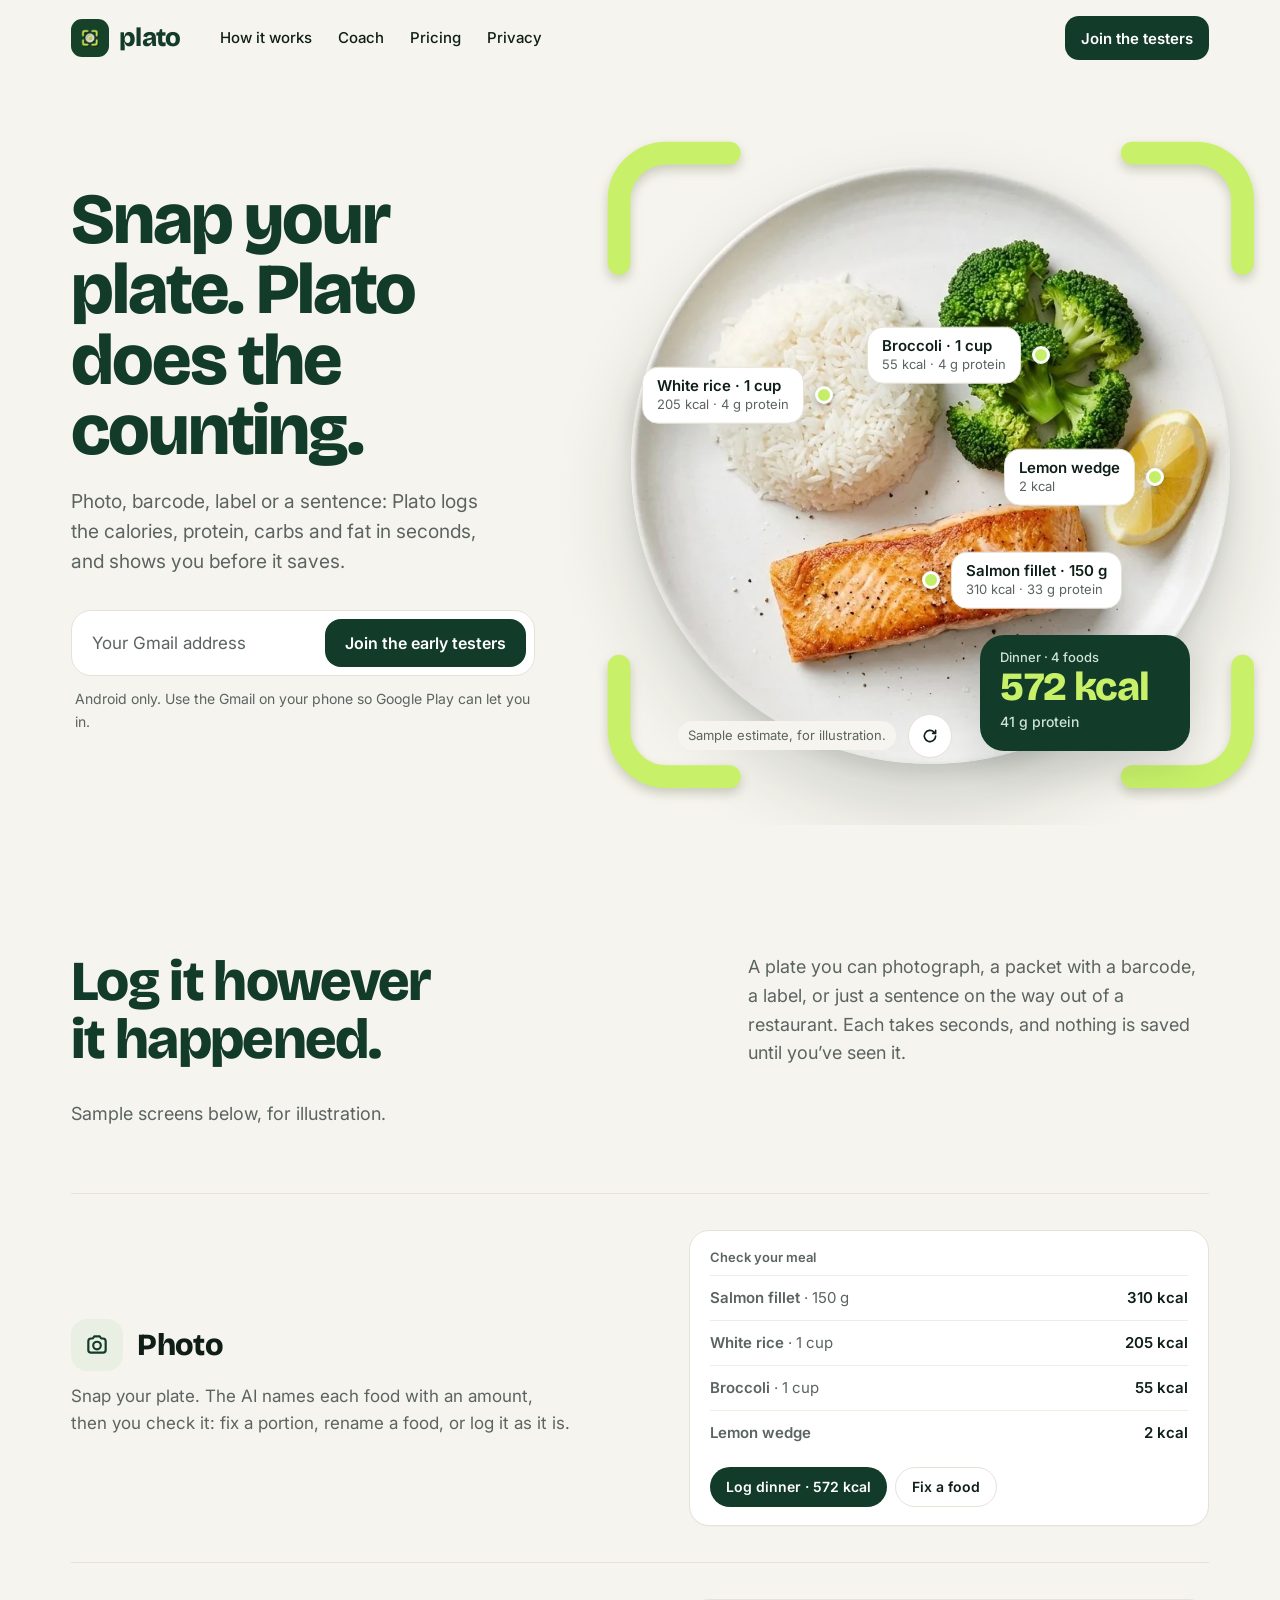
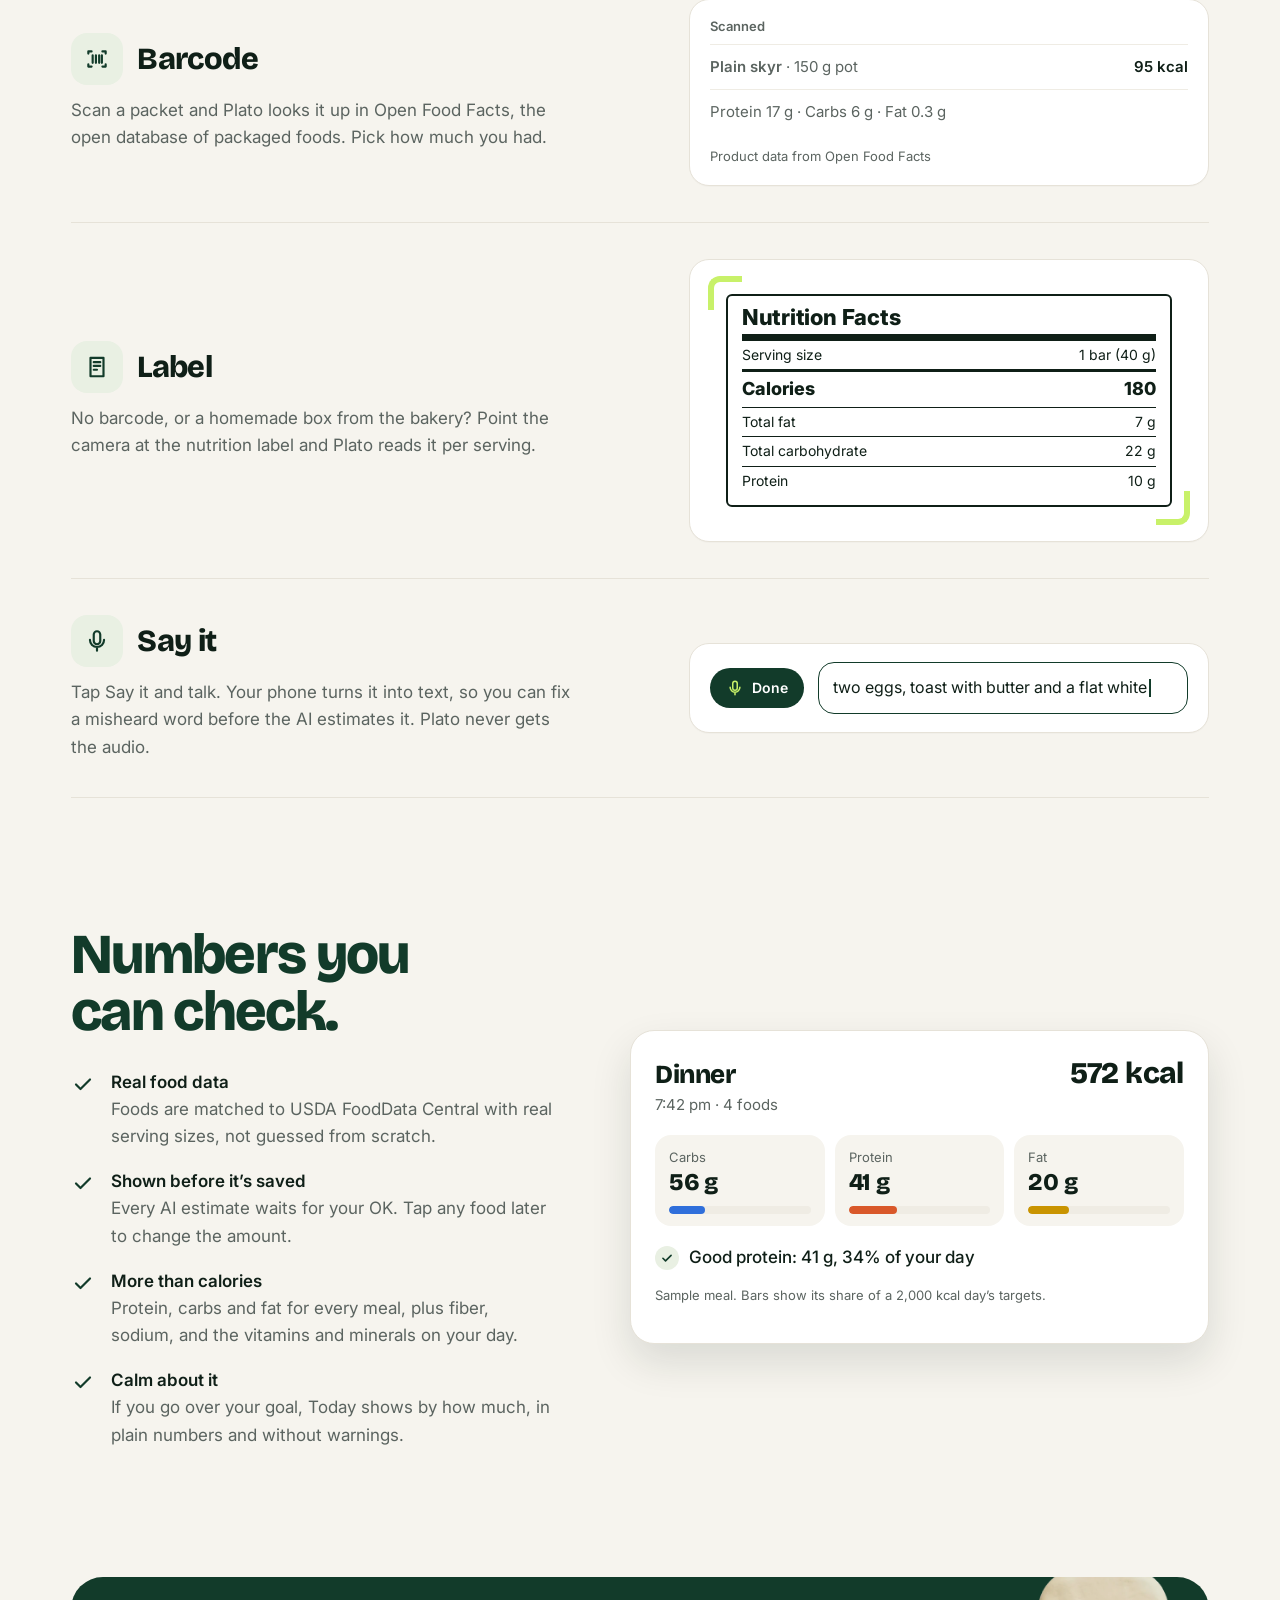
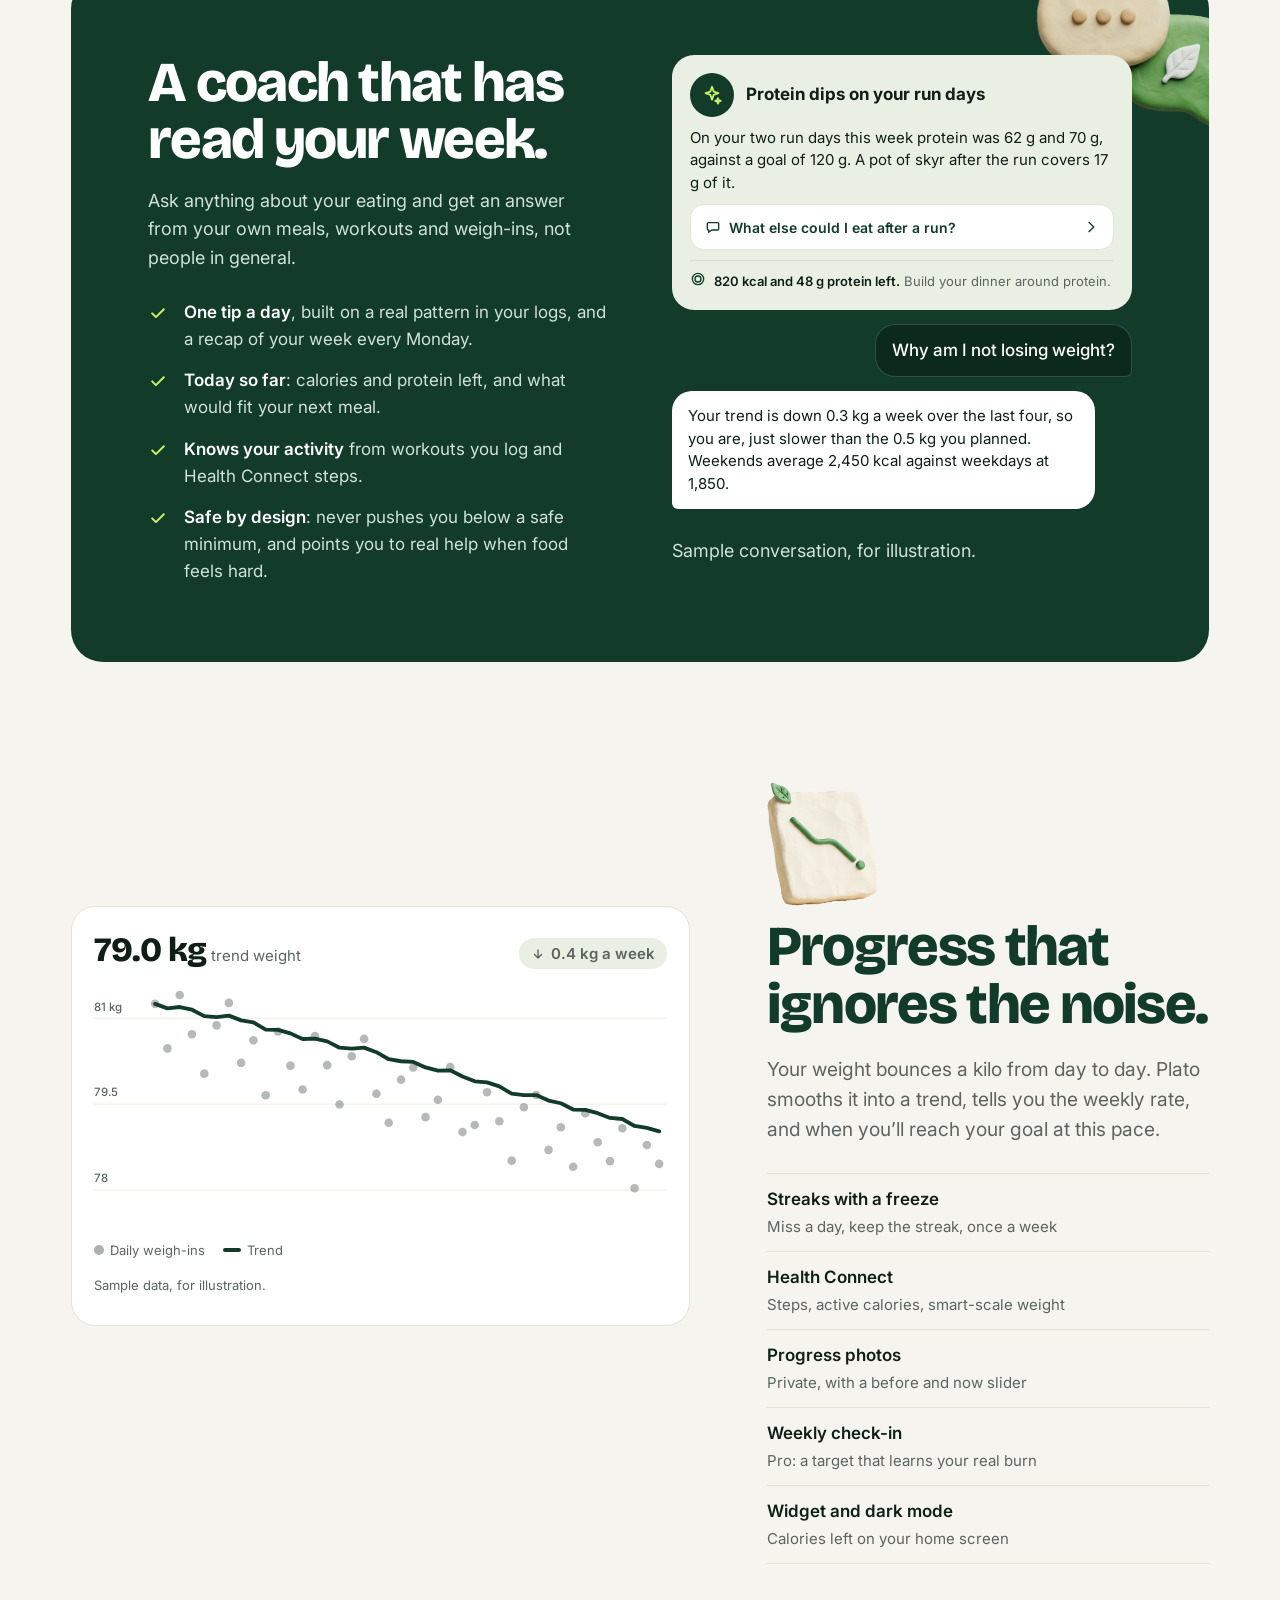
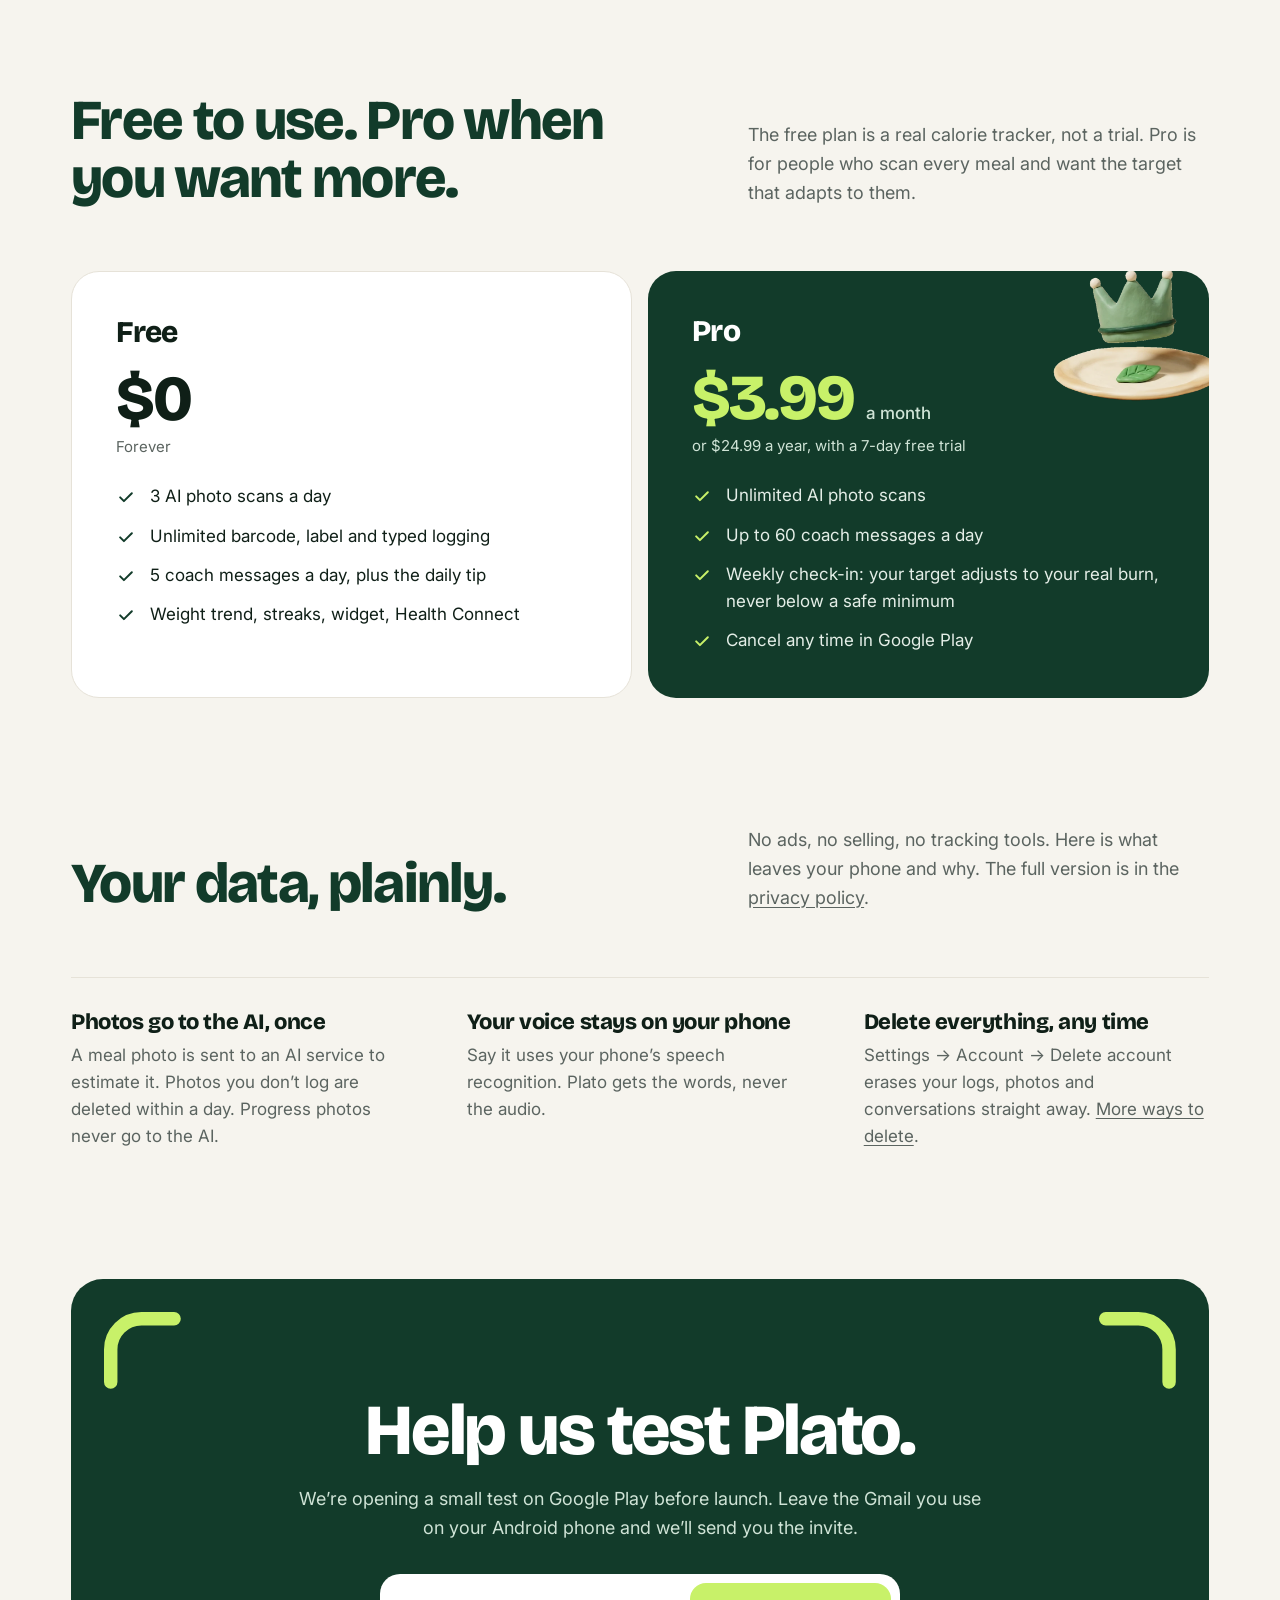
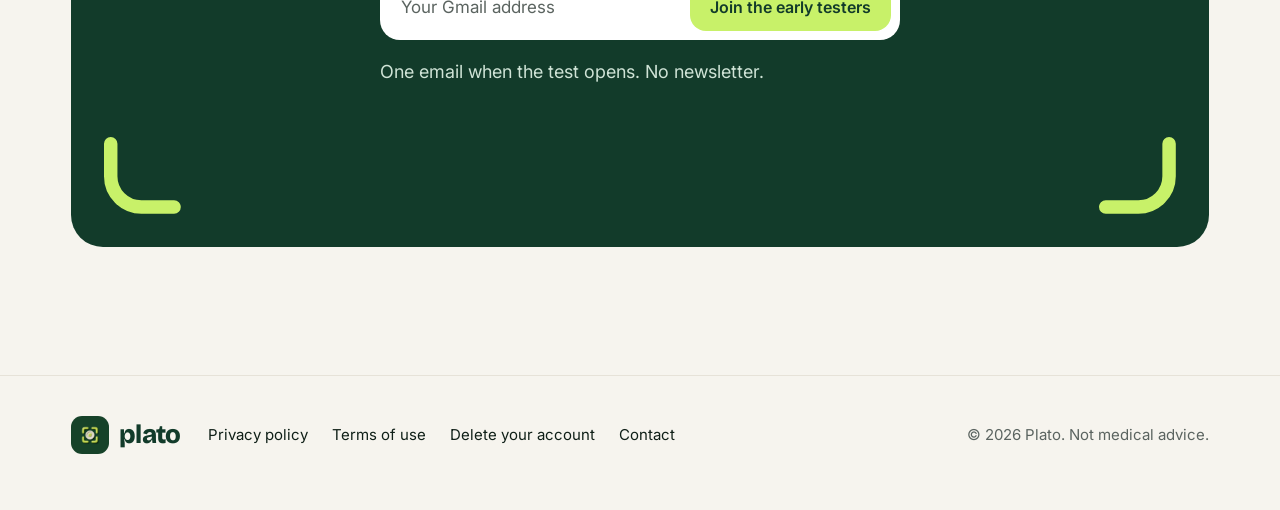
==== commit cb35b987: "chore: contact is support@useplato.app; drop developer name and governing law Co-Authored-By: Claude" ====
--- a/index.html
+++ b/index.html
@@ -360,7 +360,7 @@
       <a href="privacy.html">Privacy policy</a>
       <a href="terms.html">Terms of use</a>
       <a href="delete-account.html">Delete your account</a>
-      <span>Contact: [support email]</span>
+      <a href="mailto:support@useplato.app">Contact</a>
     </nav>
     <span class="spacer"></span>
     <span>© <span data-year>2026</span> Plato. Not medical advice.</span>
